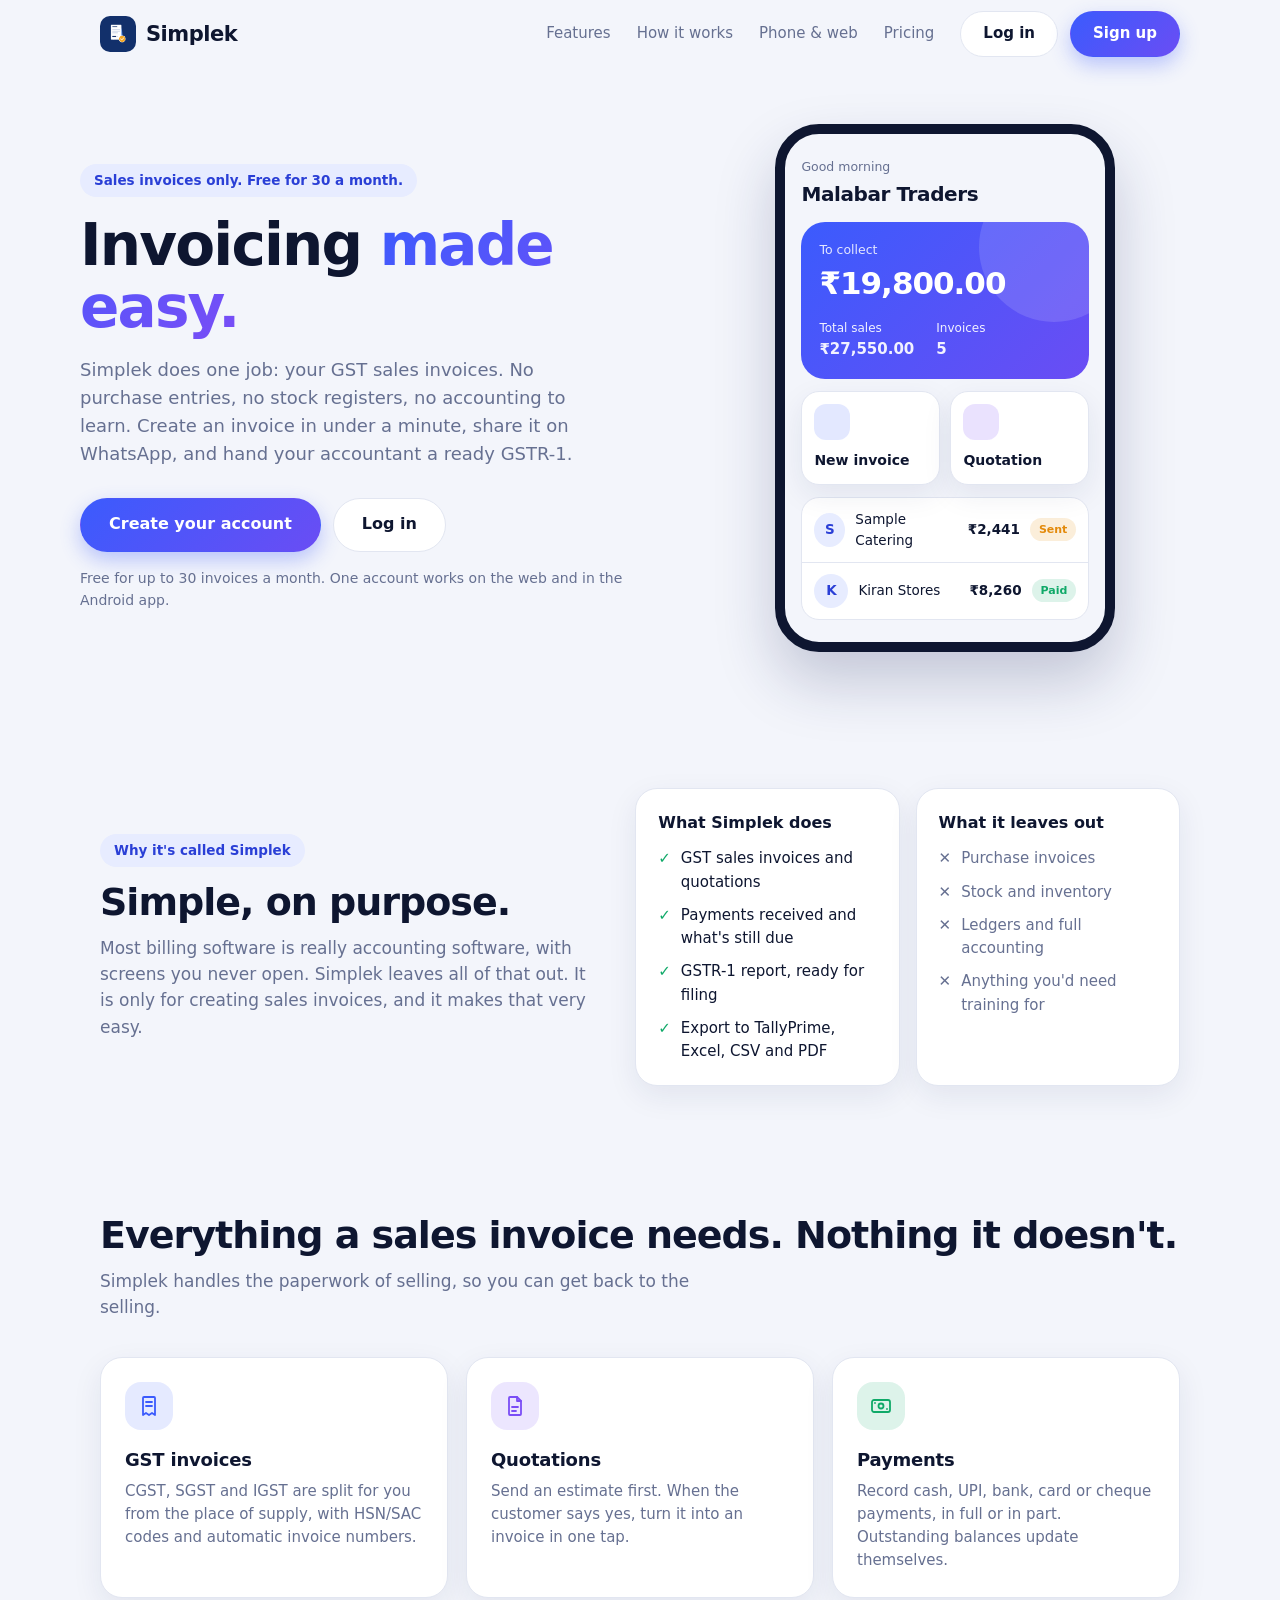
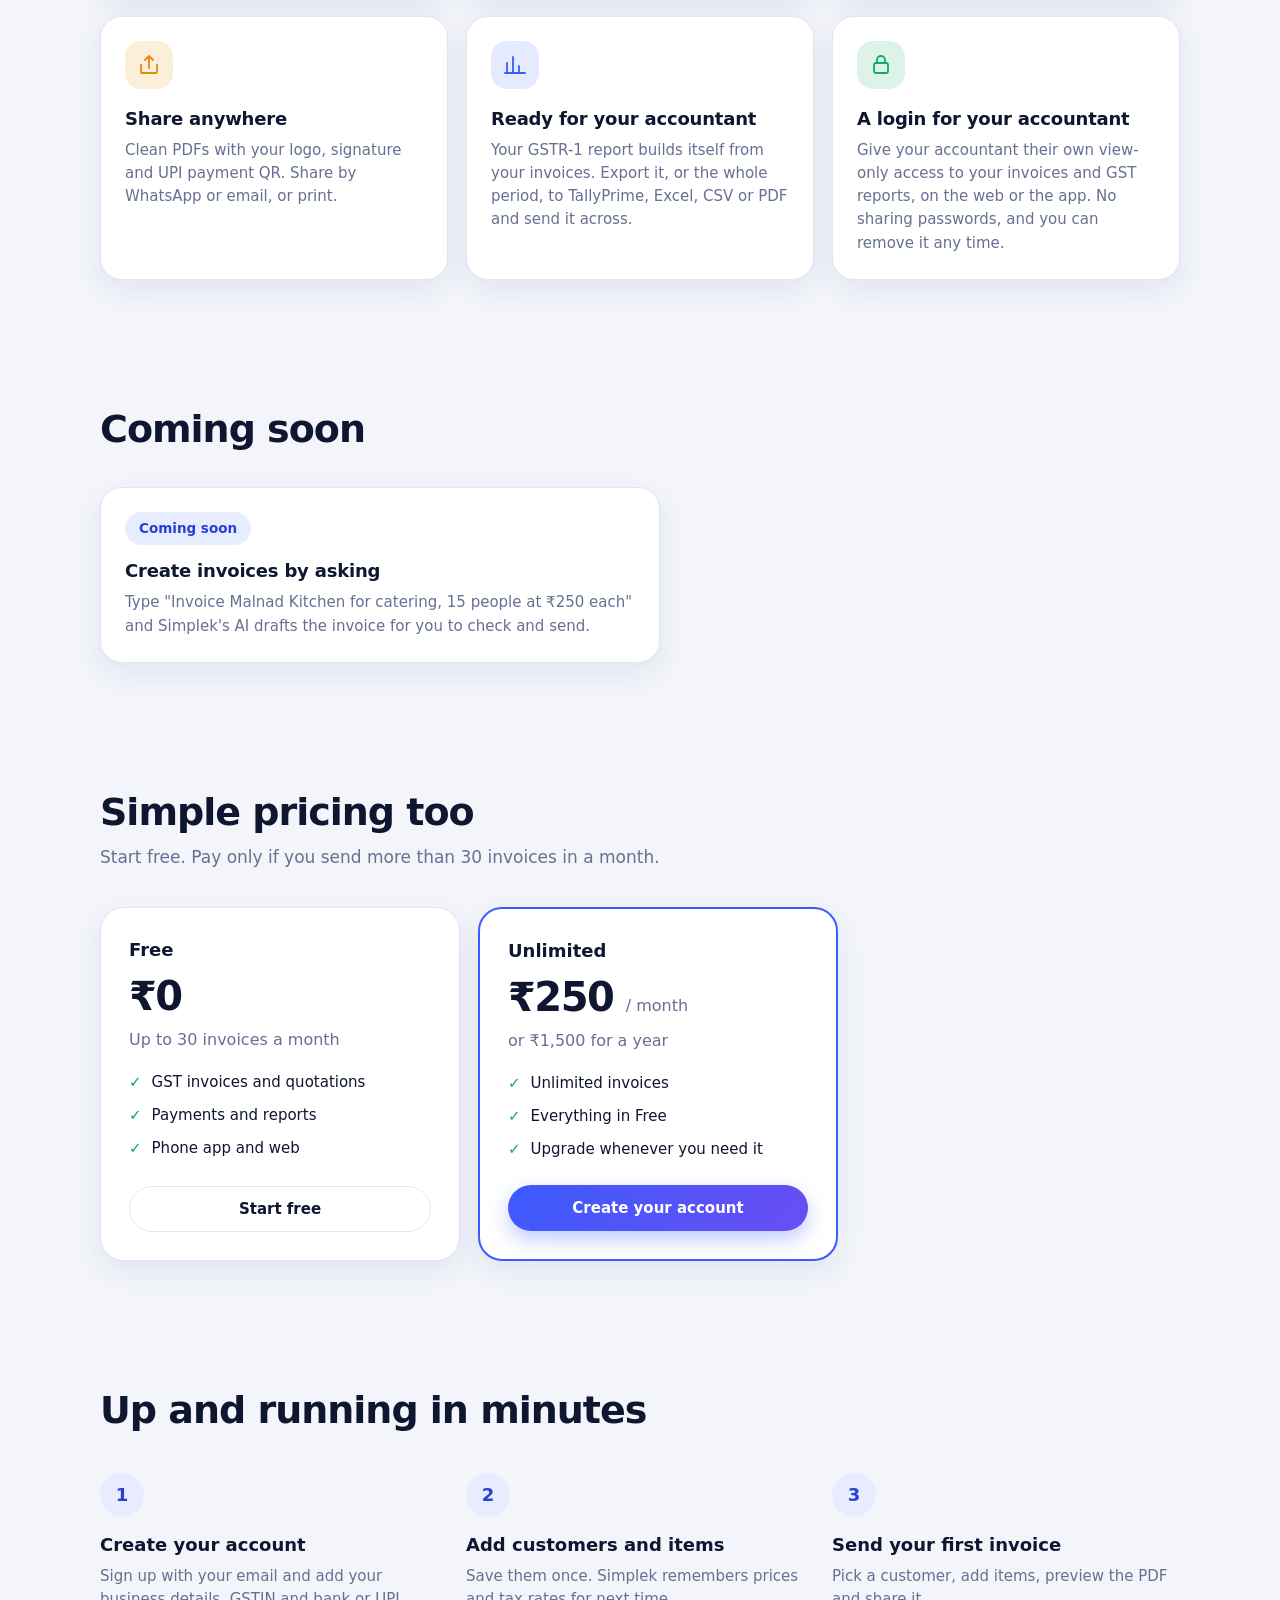
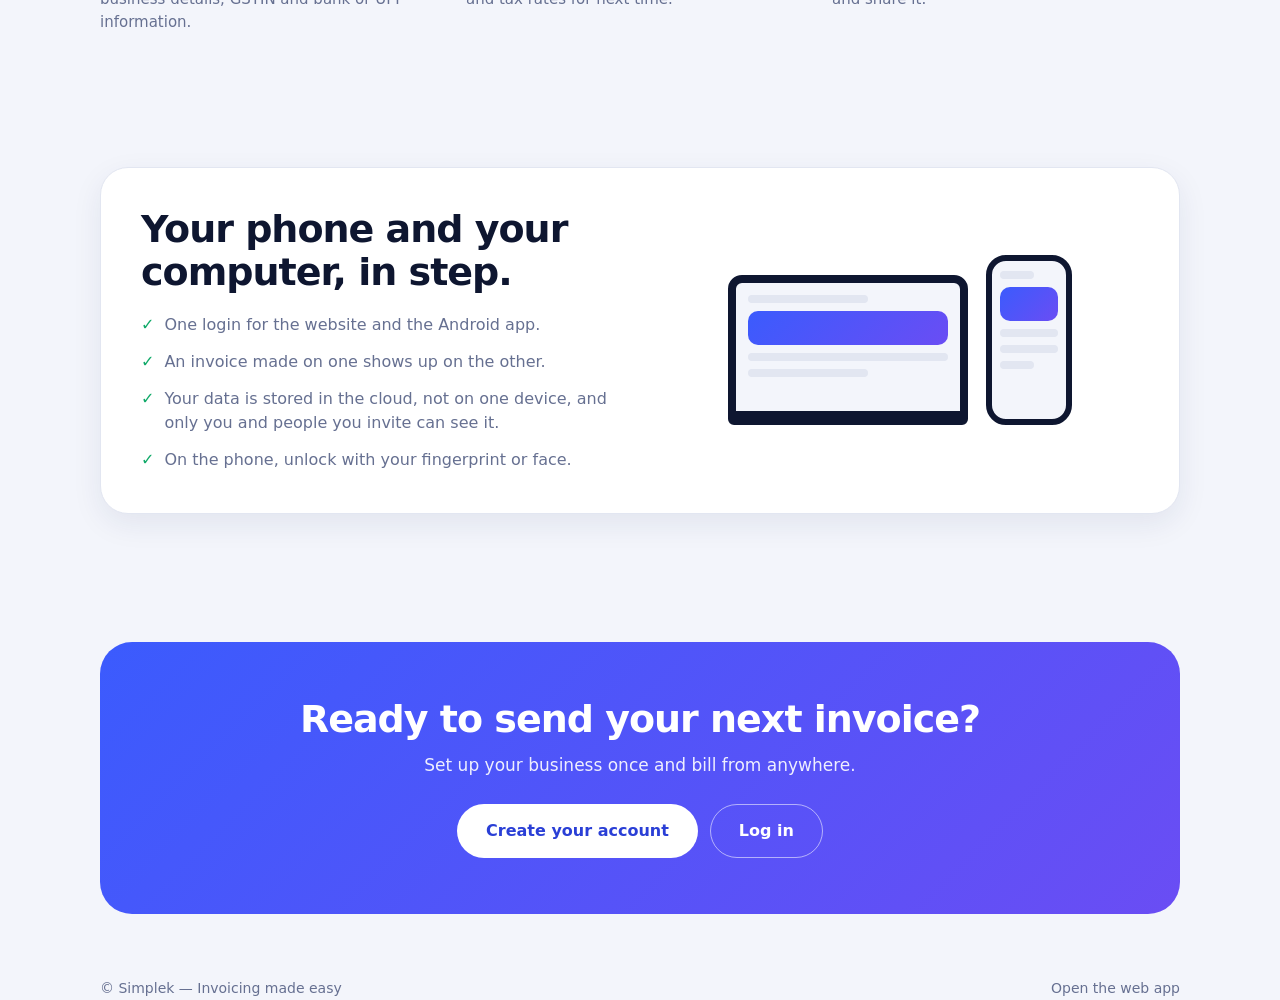
==== website/index.html @ 84b16b93 "Redesign app, add web app, website, accountant access and biometric unlock - New visual design and a" ====
<!DOCTYPE html>
<html lang="en">
<head>
  <meta charset="UTF-8">
  <meta name="viewport" content="width=device-width, initial-scale=1">
  <title>Simplek — Invoicing made easy</title>
  <meta name="description" content="Simplek is GST billing for Indian small businesses: invoices, quotations, payments and reports, on your phone and on the web.">
  <meta name="theme-color" content="#3B5BFD">
  <link rel="icon" type="image/png" href="icon.png">
  <style>
    :root {
      --bg: #F3F5FB; --surface: #FFFFFF; --ink: #0E1630; --muted: #667091;
      --line: #E2E6F1; --brand: #3B5BFD; --brand-deep: #2A3FD6; --violet: #6A4DF4;
      --tint: #E7ECFF; --green: #0FA968; --amber: #E38A0B;
      --shadow: 0 10px 30px rgba(27, 37, 89, .08);
    }
    @media (prefers-color-scheme: dark) {
      :root {
        --bg: #0B1020; --surface: #151B2E; --ink: #EEF1FB; --muted: #9AA3C0;
        --line: #262F4A; --brand: #8EA2FF; --brand-deep: #B4C1FF; --tint: #243063;
        --shadow: none;
      }
    }
    * { box-sizing: border-box; margin: 0; }
    html { scroll-behavior: smooth; }
    body {
      font-family: "Segoe UI", Roboto, system-ui, -apple-system, "Helvetica Neue", Arial, sans-serif;
      background: var(--bg); color: var(--ink); line-height: 1.55;
      -webkit-font-smoothing: antialiased;
    }
    a { color: inherit; text-decoration: none; }
    .wrap { max-width: 1120px; margin: 0 auto; padding: 0 20px; }

    header { position: sticky; top: 0; z-index: 10; background: color-mix(in srgb, var(--bg) 88%, transparent); backdrop-filter: blur(12px); }
    nav { display: flex; align-items: center; gap: 12px; height: 68px; }
    .logo { display: flex; align-items: center; gap: 10px; font-weight: 800; font-size: 21px; letter-spacing: -.5px; margin-right: auto; }
    .logo img { width: 36px; height: 36px; border-radius: 10px; }
    .links { display: flex; gap: 26px; margin-right: 14px; color: var(--muted); font-weight: 500; font-size: 15px; }
    .links a:hover { color: var(--ink); }
    .btn { display: inline-flex; align-items: center; justify-content: center; min-height: 46px; padding: 0 22px; border-radius: 999px; font-weight: 600; font-size: 15px; border: 1.5px solid transparent; white-space: nowrap; transition: transform .15s ease, box-shadow .15s ease; }
    .btn:hover { transform: translateY(-1px); }
    .btn-primary { background: linear-gradient(135deg, #3B5BFD, #6A4DF4); color: #fff; box-shadow: 0 8px 20px rgba(59, 91, 253, .32); }
    .btn-ghost { border-color: var(--line); background: var(--surface); }
    .btn-lg { min-height: 54px; padding: 0 28px; font-size: 16px; }

    .hero { display: grid; grid-template-columns: 1.05fr .95fr; gap: 48px; align-items: center; padding: 56px 0 72px; }
    .pill { display: inline-block; background: var(--tint); color: var(--brand-deep); font-weight: 600; font-size: 13.5px; padding: 6px 14px; border-radius: 999px; }
    h1 { font-size: clamp(36px, 5.4vw, 58px); line-height: 1.06; letter-spacing: -1.8px; font-weight: 800; margin: 18px 0 18px; }
    h1 span { background: linear-gradient(135deg, #3B5BFD, #7A4DF6); -webkit-background-clip: text; background-clip: text; color: transparent; }
    .lead { font-size: 18px; color: var(--muted); max-width: 520px; }
    .cta { display: flex; flex-wrap: wrap; gap: 12px; margin-top: 30px; }
    .note { margin-top: 16px; font-size: 14px; color: var(--muted); }

    /* Phone preview drawn in CSS, mirroring the app's home screen. */
    .phone { justify-self: center; width: min(340px, 100%); background: var(--bg); border: 10px solid #0E1630; border-radius: 44px; padding: 20px 16px 22px; box-shadow: 0 30px 60px rgba(27, 37, 89, .22); }
    .phone small { color: var(--muted); font-size: 12.5px; }
    .phone h4 { font-size: 20px; letter-spacing: -.4px; margin-bottom: 12px; }
    .card-hero { background: linear-gradient(135deg, #3B5BFD, #6A4DF4); color: #fff; border-radius: 24px; padding: 18px; position: relative; overflow: hidden; }
    .card-hero::after { content: ""; position: absolute; right: -40px; top: -50px; width: 150px; height: 150px; border-radius: 50%; background: rgba(255, 255, 255, .13); }
    .card-hero .amount { font-size: 31px; font-weight: 800; letter-spacing: -1px; }
    .card-hero .row { display: flex; gap: 22px; margin-top: 12px; font-size: 12px; opacity: .92; }
    .card-hero .row b { display: block; font-size: 15px; }
    .tiles { display: grid; grid-template-columns: 1fr 1fr; gap: 10px; margin-top: 12px; }
    .tile { background: var(--surface); border-radius: 18px; padding: 12px; box-shadow: var(--shadow); border: 1px solid var(--line); font-weight: 600; font-size: 14px; }
    .dot { width: 36px; height: 36px; border-radius: 12px; margin-bottom: 10px; }
    .list { background: var(--surface); border-radius: 18px; margin-top: 12px; border: 1px solid var(--line); }
    .list div { display: flex; align-items: center; gap: 10px; padding: 11px 12px; font-size: 13.5px; }
    .list div + div { border-top: 1px solid var(--line); }
    .list i { width: 34px; height: 34px; border-radius: 50%; background: var(--tint); color: var(--brand-deep); display: grid; place-items: center; font-style: normal; font-weight: 700; }
    .list span { margin-left: auto; font-weight: 700; }
    .badge { font-size: 11px; font-weight: 700; padding: 3px 9px; border-radius: 999px; }
    .paid { background: rgba(15, 169, 104, .14); color: var(--green); }
    .due { background: rgba(227, 138, 11, .15); color: var(--amber); }

    section { padding: 64px 0; }
    h2 { font-size: clamp(28px, 3.6vw, 38px); letter-spacing: -1px; line-height: 1.15; font-weight: 800; }
    .sub { color: var(--muted); font-size: 17px; max-width: 600px; margin-top: 10px; }
    .grid { display: grid; grid-template-columns: repeat(3, 1fr); gap: 18px; margin-top: 36px; }
    .feature { background: var(--surface); border: 1px solid var(--line); border-radius: 22px; padding: 24px; box-shadow: var(--shadow); }
    .feature .ico { width: 48px; height: 48px; border-radius: 16px; display: grid; place-items: center; margin-bottom: 16px; }
    .feature svg { width: 24px; height: 24px; fill: none; stroke: currentColor; stroke-width: 1.8; stroke-linecap: round; stroke-linejoin: round; }
    .feature h3 { font-size: 18px; letter-spacing: -.2px; margin-bottom: 6px; }
    .feature p { color: var(--muted); font-size: 15px; }

    .steps { display: grid; grid-template-columns: repeat(3, 1fr); gap: 18px; margin-top: 36px; counter-reset: step; }
    .step { padding: 4px 4px 4px 0; }
    .step::before { counter-increment: step; content: counter(step); display: grid; place-items: center; width: 44px; height: 44px; border-radius: 50%; background: var(--tint); color: var(--brand-deep); font-weight: 800; font-size: 18px; margin-bottom: 14px; }
    .step h3 { font-size: 18px; margin-bottom: 6px; }
    .step p { color: var(--muted); font-size: 15px; }

    .sync { display: grid; grid-template-columns: 1fr 1fr; gap: 40px; align-items: center; background: var(--surface); border: 1px solid var(--line); border-radius: 28px; padding: 40px; box-shadow: var(--shadow); }
    .sync ul { list-style: none; padding: 0; margin-top: 18px; display: grid; gap: 12px; }
    .sync li { display: flex; gap: 10px; color: var(--muted); }
    .sync li::before { content: "✓"; color: var(--green); font-weight: 800; }
    .devices { display: flex; align-items: flex-end; justify-content: center; gap: 18px; }
    .laptop { width: 240px; height: 150px; border: 8px solid #0E1630; border-bottom-width: 14px; border-radius: 14px 14px 6px 6px; background: var(--bg); padding: 12px; }
    .mini-phone { width: 86px; height: 170px; border: 6px solid #0E1630; border-radius: 20px; background: var(--bg); padding: 10px 8px; }
    .bar { height: 8px; border-radius: 4px; background: var(--line); margin-bottom: 8px; }
    .bar.b { background: linear-gradient(135deg, #3B5BFD, #6A4DF4); height: 34px; border-radius: 10px; }
    .bar.s { width: 60%; }

    .only { display: grid; grid-template-columns: 1fr 1.1fr; gap: 40px; align-items: center; }
    .cols { display: grid; grid-template-columns: 1fr 1fr; gap: 16px; }
    .col { background: var(--surface); border: 1px solid var(--line); border-radius: 22px; padding: 22px; box-shadow: var(--shadow); }
    .col h3 { font-size: 16px; margin-bottom: 12px; }
    .col ul, .plan ul { list-style: none; padding: 0; display: grid; gap: 10px; font-size: 15px; }
    .col li, .plan li { display: flex; gap: 10px; }
    .yes li::before, .plan li::before { content: "✓"; color: var(--green); font-weight: 800; }
    .no li { color: var(--muted); }
    .no li::before { content: "✕"; color: var(--muted); font-weight: 700; }
    .plans { display: grid; grid-template-columns: repeat(2, minmax(0, 360px)); gap: 18px; margin-top: 36px; }
    .plan { background: var(--surface); border: 1px solid var(--line); border-radius: 24px; padding: 28px; box-shadow: var(--shadow); display: flex; flex-direction: column; gap: 10px; }
    .plan.best { border: 2px solid var(--brand); }
    .plan h3 { font-size: 18px; }
    .plan .price { font-size: 40px; font-weight: 800; letter-spacing: -1.5px; line-height: 1.1; }
    .plan .price small { font-size: 16px; font-weight: 500; color: var(--muted); letter-spacing: 0; }
    .plan p { color: var(--muted); }
    .plan ul { margin: 8px 0 14px; }
    .plan .btn { margin-top: auto; }
    @media (max-width: 860px) { .only, .plans { grid-template-columns: 1fr; } }
    @media (max-width: 480px) { .cols, #soon .grid { grid-template-columns: 1fr !important; } }

    .final { text-align: center; background: linear-gradient(135deg, #3B5BFD, #6A4DF4); color: #fff; border-radius: 32px; padding: 56px 24px; }
    .final p { opacity: .9; font-size: 17px; margin: 10px auto 26px; max-width: 480px; }
    .final .btn { background: #fff; color: #2A3FD6; }
    .final .btn-alt { background: transparent; color: #fff; border-color: rgba(255, 255, 255, .55); }

    footer { padding: 36px 0 48px; color: var(--muted); font-size: 14px; display: flex; flex-wrap: wrap; gap: 12px; justify-content: space-between; }

    @media (max-width: 860px) {
      .hero, .sync { grid-template-columns: 1fr; }
      .hero { padding-top: 32px; gap: 36px; }
      .grid, .steps { grid-template-columns: 1fr; }
      .links { display: none; }
      .sync { padding: 28px 22px; }
    }
    @media (max-width: 420px) {
      .btn { padding: 0 16px; }
      nav .btn-ghost { display: none; }
    }
  </style>
</head>
<body>
  <header>
    <nav class="wrap">
      <a class="logo" href="#top"><img src="icon.png" alt="">Simplek</a>
      <div class="links">
        <a href="#features">Features</a>
        <a href="#how">How it works</a>
        <a href="#everywhere">Phone &amp; web</a>
        <a href="#pricing">Pricing</a>
      </div>
      <a class="btn btn-ghost" href="app/">Log in</a>
      <a class="btn btn-primary" href="app/?signup=1">Sign up</a>
    </nav>
  </header>

  <main id="top">
    <div class="wrap hero">
      <div>
        <span class="pill">Sales invoices only. Free for 30 a month.</span>
        <h1>Invoicing <span>made easy.</span></h1>
        <p class="lead">Simplek does one job: your GST sales invoices. No purchase entries, no stock registers, no accounting to learn. Create an invoice in under a minute, share it on WhatsApp, and hand your accountant a ready GSTR-1.</p>
        <div class="cta">
          <a class="btn btn-primary btn-lg" href="app/?signup=1">Create your account</a>
          <a class="btn btn-ghost btn-lg" href="app/">Log in</a>
        </div>
        <p class="note">Free for up to 30 invoices a month. One account works on the web and in the Android app.</p>
      </div>

      <div class="phone" aria-hidden="true">
        <small>Good morning</small>
        <h4>Malabar Traders</h4>
        <div class="card-hero">
          <div style="font-size:12.5px;opacity:.85">To collect</div>
          <div class="amount">₹19,800.00</div>
          <div class="row"><div>Total sales<b>₹27,550.00</b></div><div>Invoices<b>5</b></div></div>
        </div>
        <div class="tiles">
          <div class="tile"><div class="dot" style="background:rgba(59,91,253,.14)"></div>New invoice</div>
          <div class="tile"><div class="dot" style="background:rgba(122,77,246,.16)"></div>Quotation</div>
        </div>
        <div class="list">
          <div><i>S</i>Sample Catering<span>₹2,441</span><b class="badge due">Sent</b></div>
          <div><i>K</i>Kiran Stores<span>₹8,260</span><b class="badge paid">Paid</b></div>
        </div>
      </div>
    </div>

    <section id="why">
      <div class="wrap">
        <div class="only">
          <div>
            <span class="pill">Why it's called Simplek</span>
            <h2 style="margin-top:14px">Simple, on purpose.</h2>
            <p class="sub">Most billing software is really accounting software, with screens you never open. Simplek leaves all of that out. It is only for creating sales invoices, and it makes that very easy.</p>
          </div>
          <div class="cols">
            <div class="col yes">
              <h3>What Simplek does</h3>
              <ul>
                <li>GST sales invoices and quotations</li>
                <li>Payments received and what's still due</li>
                <li>GSTR-1 report, ready for filing</li>
                <li>Export to TallyPrime, Excel, CSV and PDF</li>
              </ul>
            </div>
            <div class="col no">
              <h3>What it leaves out</h3>
              <ul>
                <li>Purchase invoices</li>
                <li>Stock and inventory</li>
                <li>Ledgers and full accounting</li>
                <li>Anything you'd need training for</li>
              </ul>
            </div>
          </div>
        </div>
      </div>
    </section>

    <section id="features">
      <div class="wrap">
        <h2>Everything a sales invoice needs. Nothing it doesn't.</h2>
        <p class="sub">Simplek handles the paperwork of selling, so you can get back to the selling.</p>
        <div class="grid">
          <div class="feature">
            <div class="ico" style="background:rgba(59,91,253,.13);color:#3B5BFD"><svg viewBox="0 0 24 24"><path d="M7 3h10a1 1 0 0 1 1 1v17l-3-2-3 2-3-2-3 2V4a1 1 0 0 1 1-1z"/><path d="M9 8h6M9 12h6"/></svg></div>
            <h3>GST invoices</h3>
            <p>CGST, SGST and IGST are split for you from the place of supply, with HSN/SAC codes and automatic invoice numbers.</p>
          </div>
          <div class="feature">
            <div class="ico" style="background:rgba(122,77,246,.14);color:#7A4DF6"><svg viewBox="0 0 24 24"><path d="M14 3H7a1 1 0 0 0-1 1v16a1 1 0 0 0 1 1h10a1 1 0 0 0 1-1V7z"/><path d="M14 3v4h4M9 13h6M9 17h4"/></svg></div>
            <h3>Quotations</h3>
            <p>Send an estimate first. When the customer says yes, turn it into an invoice in one tap.</p>
          </div>
          <div class="feature">
            <div class="ico" style="background:rgba(15,169,104,.14);color:#0FA968"><svg viewBox="0 0 24 24"><rect x="3" y="6" width="18" height="12" rx="2"/><circle cx="12" cy="12" r="2.5"/><path d="M6 9v.01M18 15v.01"/></svg></div>
            <h3>Payments</h3>
            <p>Record cash, UPI, bank, card or cheque payments, in full or in part. Outstanding balances update themselves.</p>
          </div>
          <div class="feature">
            <div class="ico" style="background:rgba(227,138,11,.15);color:#E38A0B"><svg viewBox="0 0 24 24"><path d="M4 12v7a1 1 0 0 0 1 1h14a1 1 0 0 0 1-1v-7"/><path d="M12 3v12M8 7l4-4 4 4"/></svg></div>
            <h3>Share anywhere</h3>
            <p>Clean PDFs with your logo, signature and UPI payment QR. Share by WhatsApp or email, or print.</p>
          </div>
          <div class="feature">
            <div class="ico" style="background:rgba(59,91,253,.13);color:#3B5BFD"><svg viewBox="0 0 24 24"><path d="M4 20V10M10 20V4M16 20v-7M22 20H2"/></svg></div>
            <h3>Ready for your accountant</h3>
            <p>Your GSTR-1 report builds itself from your invoices. Export it, or the whole period, to TallyPrime, Excel, CSV or PDF and send it across.</p>
          </div>
          <div class="feature">
            <div class="ico" style="background:rgba(15,169,104,.14);color:#0FA968"><svg viewBox="0 0 24 24"><rect x="5" y="10" width="14" height="10" rx="2"/><path d="M8 10V7a4 4 0 0 1 8 0v3"/></svg></div>
            <h3>A login for your accountant</h3>
            <p>Give your accountant their own view-only access to your invoices and GST reports, on the web or the app. No sharing passwords, and you can remove it any time.</p>
          </div>
        </div>
      </div>
    </section>

    <section id="soon">
      <div class="wrap">
        <h2>Coming soon</h2>
        <div class="grid" style="grid-template-columns:minmax(0,560px)">
          <div class="feature">
            <span class="pill">Coming soon</span>
            <h3 style="margin-top:12px">Create invoices by asking</h3>
            <p>Type "Invoice Malnad Kitchen for catering, 15 people at ₹250 each" and Simplek's AI drafts the invoice for you to check and send.</p>
          </div>
        </div>
      </div>
    </section>

    <section id="pricing">
      <div class="wrap">
        <h2>Simple pricing too</h2>
        <p class="sub">Start free. Pay only if you send more than 30 invoices in a month.</p>
        <div class="plans">
          <div class="plan">
            <h3>Free</h3>
            <div class="price">₹0</div>
            <p>Up to 30 invoices a month</p>
            <ul>
              <li>GST invoices and quotations</li>
              <li>Payments and reports</li>
              <li>Phone app and web</li>
            </ul>
            <a class="btn btn-ghost" href="app/?signup=1">Start free</a>
          </div>
          <div class="plan best">
            <h3>Unlimited</h3>
            <div class="price">₹250 <small>/ month</small></div>
            <p>or ₹1,500 for a year</p>
            <ul>
              <li>Unlimited invoices</li>
              <li>Everything in Free</li>
              <li>Upgrade whenever you need it</li>
            </ul>
            <a class="btn btn-primary" href="app/?signup=1">Create your account</a>
          </div>
        </div>
      </div>
    </section>

    <section id="how">
      <div class="wrap">
        <h2>Up and running in minutes</h2>
        <div class="steps">
          <div class="step"><h3>Create your account</h3><p>Sign up with your email and add your business details, GSTIN and bank or UPI information.</p></div>
          <div class="step"><h3>Add customers and items</h3><p>Save them once. Simplek remembers prices and tax rates for next time.</p></div>
          <div class="step"><h3>Send your first invoice</h3><p>Pick a customer, add items, preview the PDF and share it.</p></div>
        </div>
      </div>
    </section>

    <section id="everywhere">
      <div class="wrap">
        <div class="sync">
          <div>
            <h2>Your phone and your computer, in step.</h2>
            <ul>
              <li>One login for the website and the Android app.</li>
              <li>An invoice made on one shows up on the other.</li>
              <li>Your data is stored in the cloud, not on one device, and only you and people you invite can see it.</li>
              <li>On the phone, unlock with your fingerprint or face.</li>
            </ul>
          </div>
          <div class="devices" aria-hidden="true">
            <div class="laptop"><div class="bar s"></div><div class="bar b"></div><div class="bar"></div><div class="bar s"></div></div>
            <div class="mini-phone"><div class="bar s"></div><div class="bar b"></div><div class="bar"></div><div class="bar"></div><div class="bar s"></div></div>
          </div>
        </div>
      </div>
    </section>

    <section>
      <div class="wrap">
        <div class="final">
          <h2>Ready to send your next invoice?</h2>
          <p>Set up your business once and bill from anywhere.</p>
          <div class="cta" style="justify-content:center;margin-top:0">
            <a class="btn btn-lg" href="app/?signup=1">Create your account</a>
            <a class="btn btn-lg btn-alt" href="app/">Log in</a>
          </div>
        </div>
      </div>
    </section>
  </main>

  <footer class="wrap">
    <span>© Simplek — Invoicing made easy</span>
    <span><a href="app/">Open the web app</a></span>
  </footer>
</body>
</html>
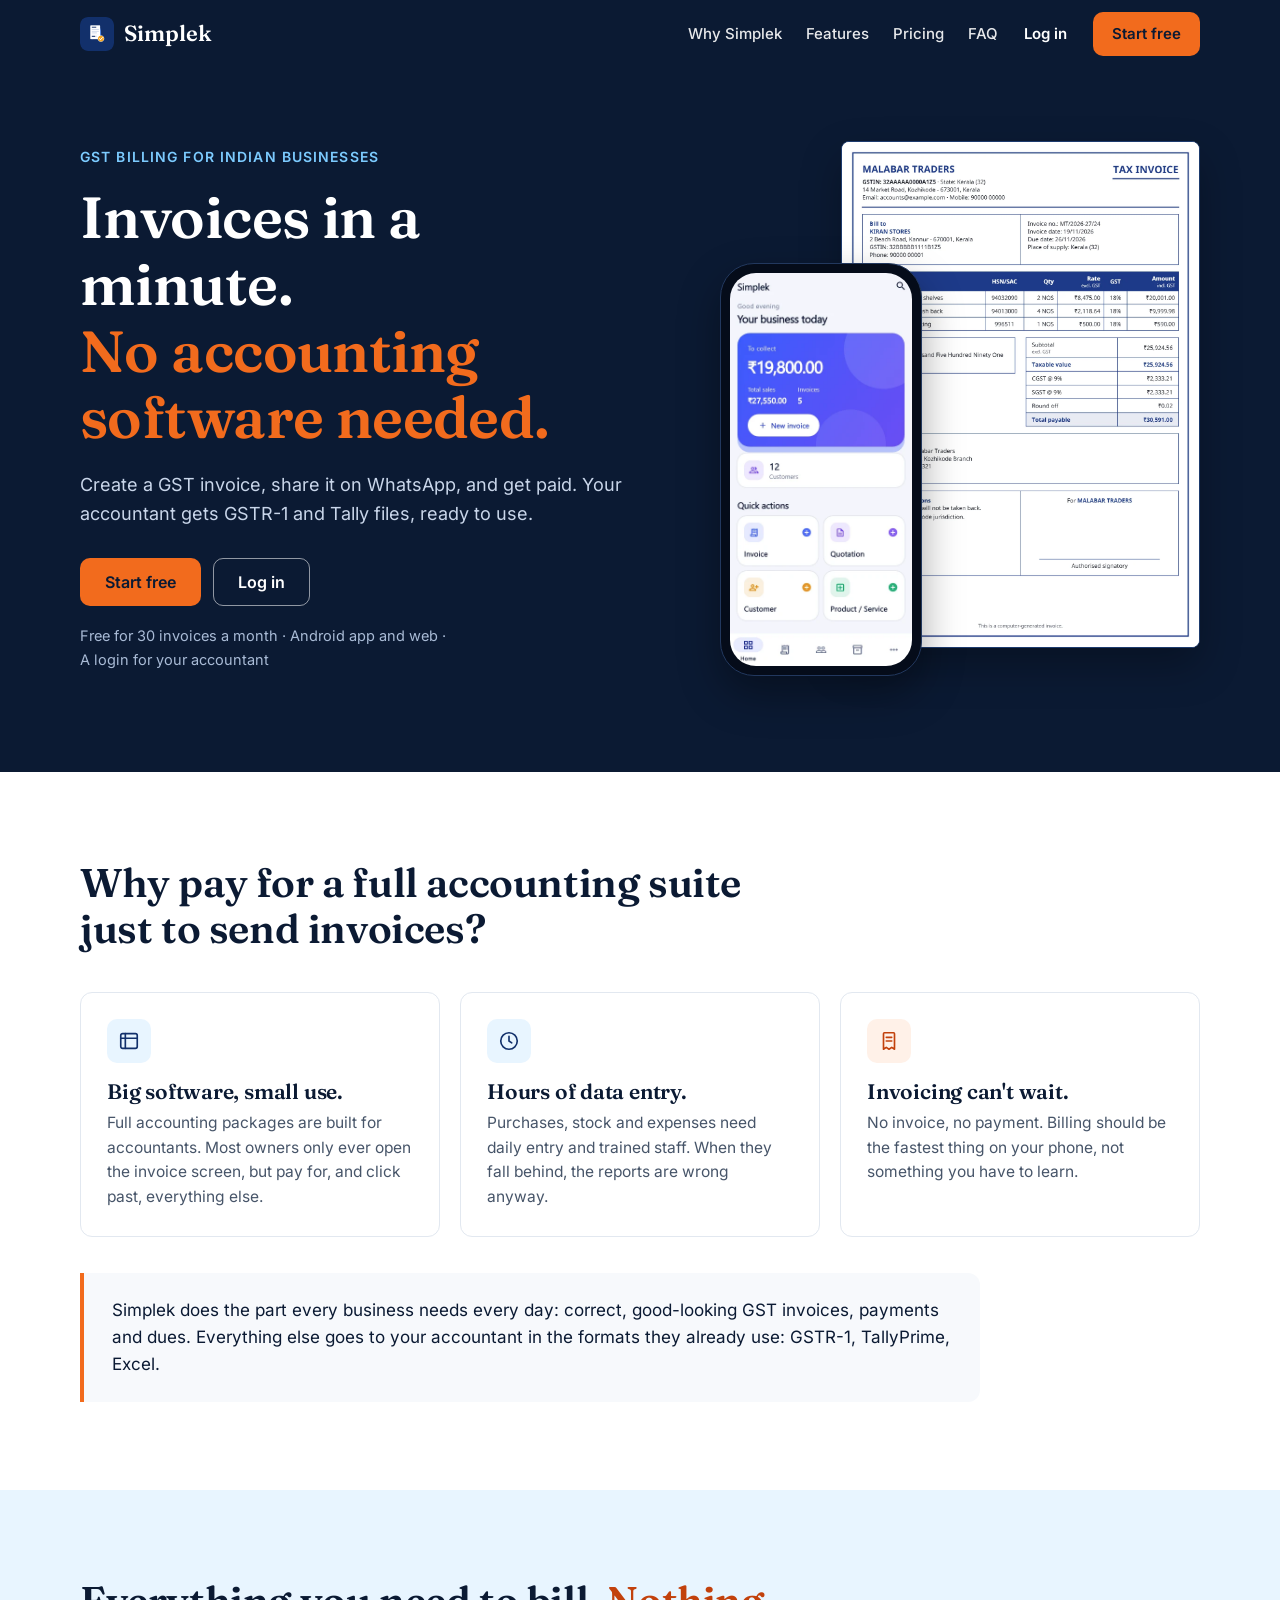
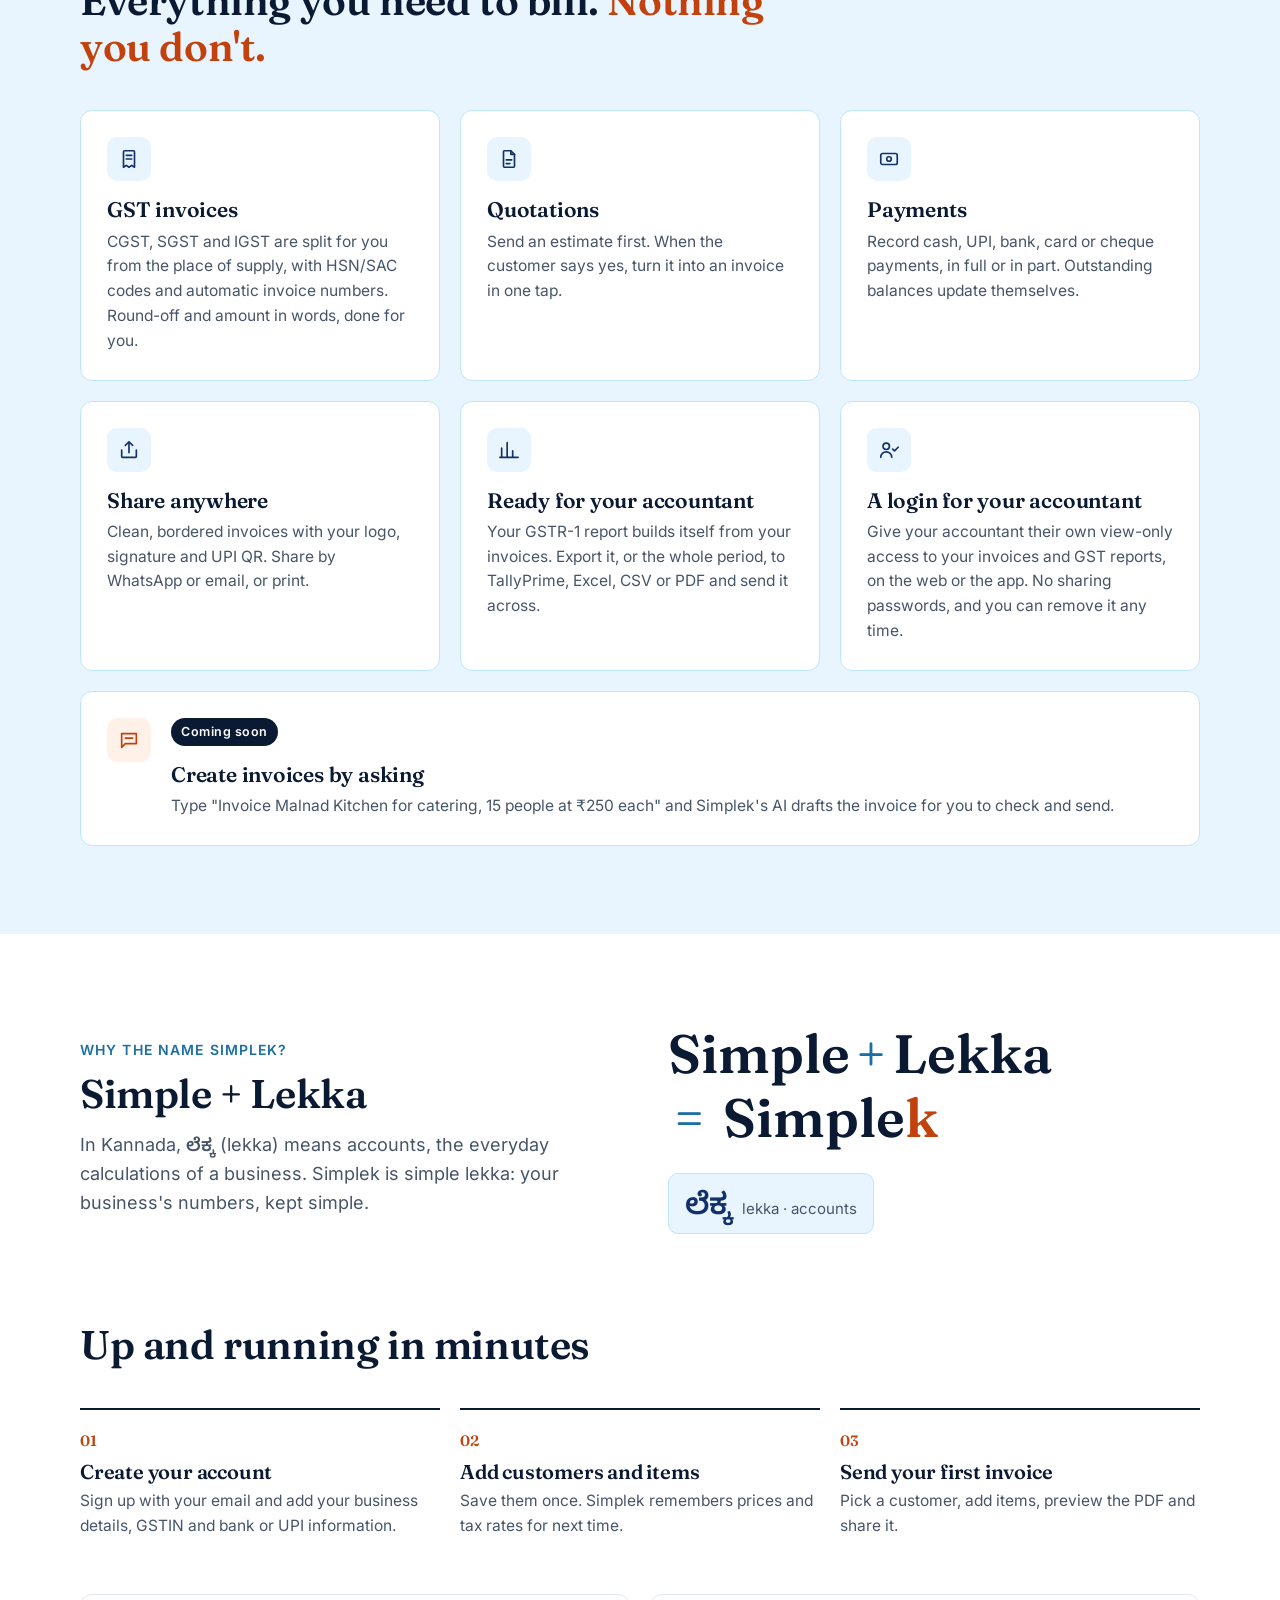
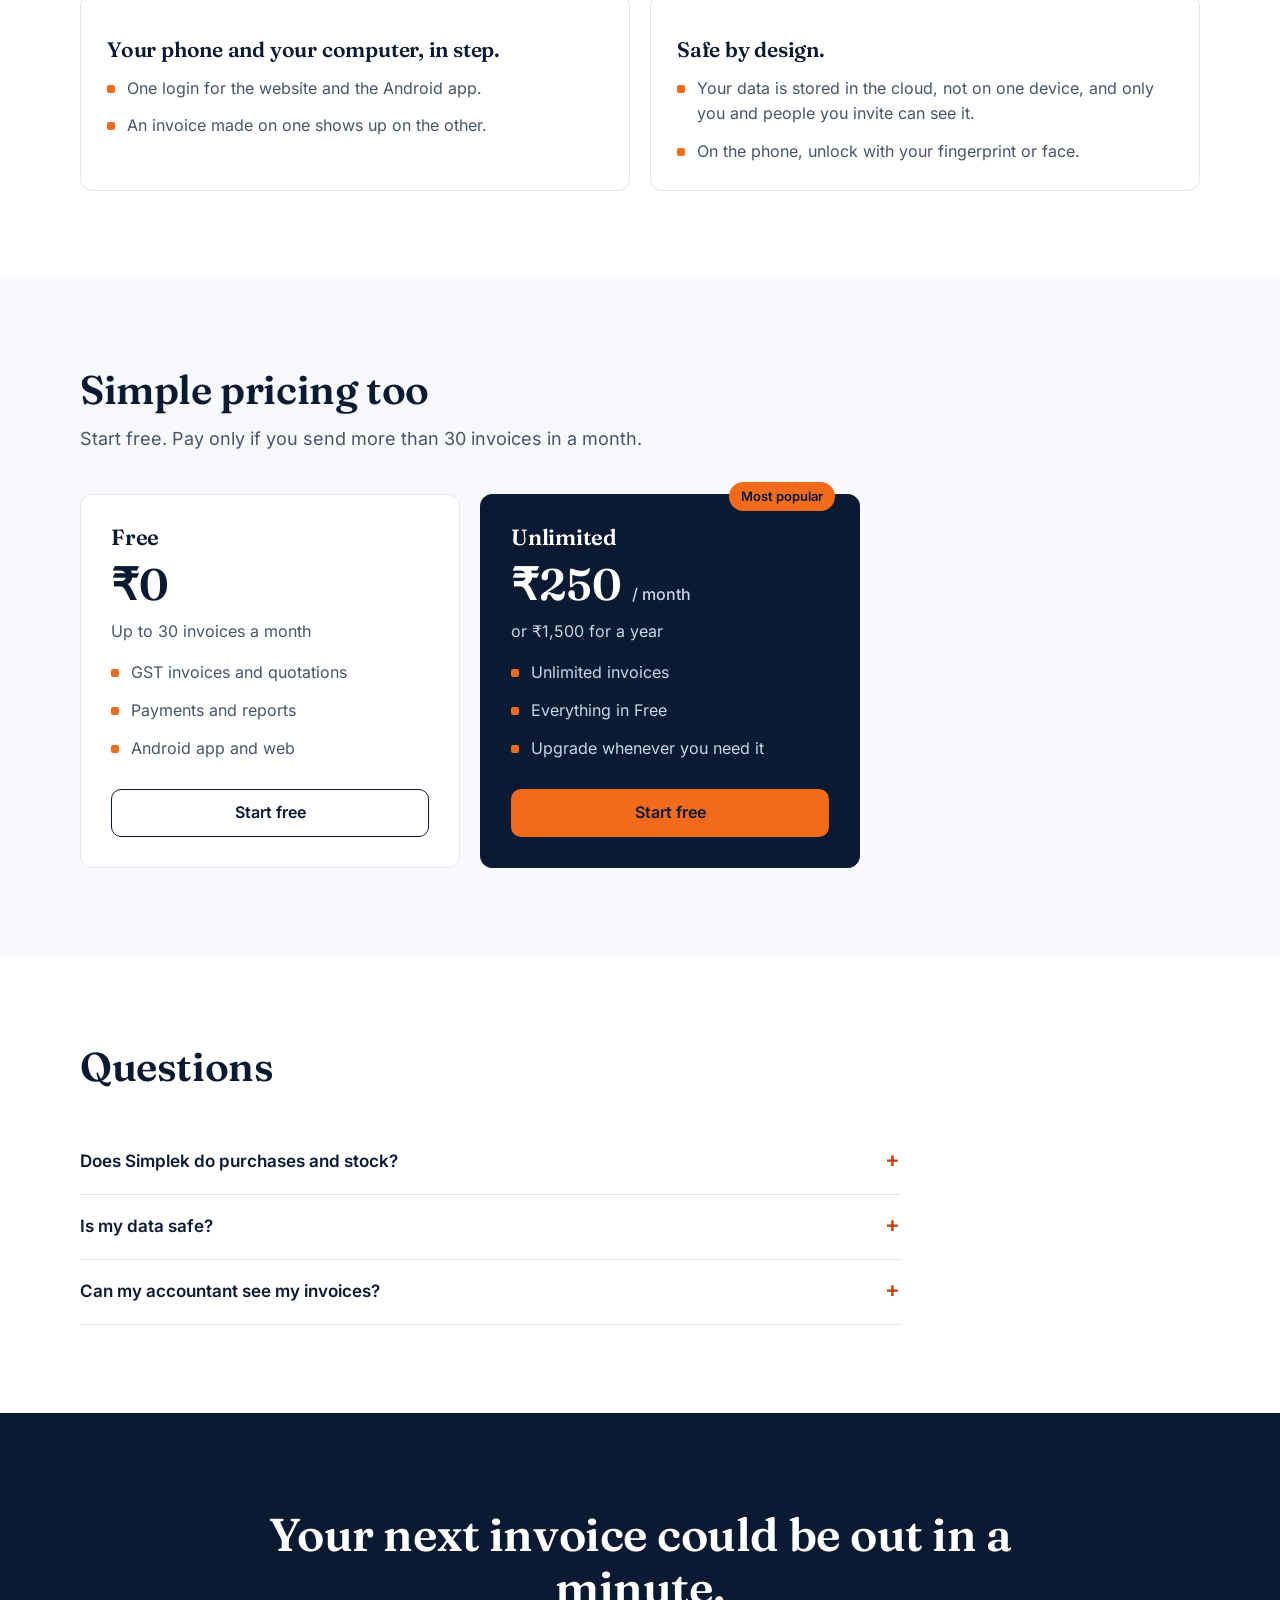
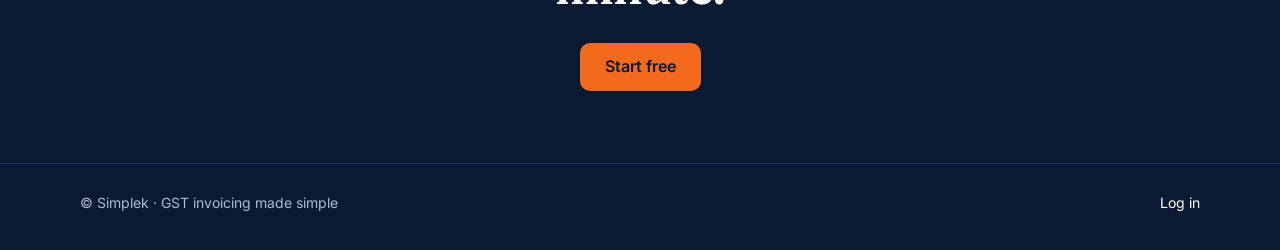
==== commit ba499a11: "Redesign the website: new copy, navy/orange/sky palette, real product shots - Drop the sales-invoice" ====
--- a/website/index.html
+++ b/website/index.html
@@ -3,353 +3,439 @@
 <head>
   <meta charset="UTF-8">
   <meta name="viewport" content="width=device-width, initial-scale=1">
-  <title>Simplek — Invoicing made easy</title>
-  <meta name="description" content="Simplek is GST billing for Indian small businesses: invoices, quotations, payments and reports, on your phone and on the web.">
-  <meta name="theme-color" content="#3B5BFD">
+  <title>Simplek: GST invoicing made simple</title>
+  <meta name="description" content="Create GST invoices in a minute, share them on WhatsApp and get paid. Free for 30 invoices a month. Android app and web.">
+  <meta name="theme-color" content="#0B1A33">
   <link rel="icon" type="image/png" href="icon.png">
+  <link rel="preload" href="fonts/inter-latin-400-normal.woff2" as="font" type="font/woff2" crossorigin>
+  <link rel="preload" href="fonts/fraunces-latin-600-normal.woff2" as="font" type="font/woff2" crossorigin>
   <style>
+    @font-face { font-family: "Inter"; font-weight: 400; font-style: normal; font-display: swap; src: url("fonts/inter-latin-400-normal.woff2") format("woff2"); }
+    @font-face { font-family: "Inter"; font-weight: 500; font-style: normal; font-display: swap; src: url("fonts/inter-latin-500-normal.woff2") format("woff2"); }
+    @font-face { font-family: "Inter"; font-weight: 600; font-style: normal; font-display: swap; src: url("fonts/inter-latin-600-normal.woff2") format("woff2"); }
+    @font-face { font-family: "Fraunces"; font-weight: 500; font-style: normal; font-display: swap; src: url("fonts/fraunces-latin-500-normal.woff2") format("woff2"); }
+    @font-face { font-family: "Fraunces"; font-weight: 600; font-style: normal; font-display: swap; src: url("fonts/fraunces-latin-600-normal.woff2") format("woff2"); }
+    @font-face { font-family: "Noto Sans Kannada"; font-weight: 600; font-style: normal; font-display: swap; unicode-range: U+0C80-0CFF, U+200C-200D, U+25CC; src: url("fonts/noto-sans-kannada-kannada-600-normal.woff2") format("woff2"); }
+
     :root {
-      --bg: #F3F5FB; --surface: #FFFFFF; --ink: #0E1630; --muted: #667091;
-      --line: #E2E6F1; --brand: #3B5BFD; --brand-deep: #2A3FD6; --violet: #6A4DF4;
-      --tint: #E7ECFF; --green: #0FA968; --amber: #E38A0B;
-      --shadow: 0 10px 30px rgba(27, 37, 89, .08);
-    }
-    @media (prefers-color-scheme: dark) {
-      :root {
-        --bg: #0B1020; --surface: #151B2E; --ink: #EEF1FB; --muted: #9AA3C0;
-        --line: #262F4A; --brand: #8EA2FF; --brand-deep: #B4C1FF; --tint: #243063;
-        --shadow: none;
-      }
+      --navy: #0B1A33; --navy-2: #12306B;
+      --orange: #F26B1D; --orange-text: #C2410C;
+      --sky: #7CCBFF; --sky-tint: #E8F5FF; --sky-line: #BFE6FF; --sky-text: #1D6FA3;
+      --white: #FFFFFF; --mist: #F7F9FC; --slate: #475569; --line: #E2E8F0;
+      --serif: "Fraunces", Georgia, "Times New Roman", serif;
+      --sans: "Inter", "Segoe UI", Roboto, system-ui, -apple-system, Arial, sans-serif;
     }
     * { box-sizing: border-box; margin: 0; }
-    html { scroll-behavior: smooth; }
-    body {
-      font-family: "Segoe UI", Roboto, system-ui, -apple-system, "Helvetica Neue", Arial, sans-serif;
-      background: var(--bg); color: var(--ink); line-height: 1.55;
-      -webkit-font-smoothing: antialiased;
+    html { scroll-behavior: smooth; scroll-padding-top: 72px; }
+    body { font-family: var(--sans); font-size: 16px; line-height: 1.6; color: var(--navy); background: var(--white); -webkit-font-smoothing: antialiased; }
+    img { max-width: 100%; height: auto; display: block; }
+    a { color: inherit; text-decoration: none; }
+    .wrap { max-width: 1160px; margin: 0 auto; padding: 0 20px; }
+    h1, h2, h3 { font-family: var(--serif); font-weight: 600; letter-spacing: -0.01em; line-height: 1.15; }
+    h2 { font-size: clamp(28px, 3.4vw, 40px); }
+    .lead { font-size: 18px; color: var(--slate); max-width: 640px; }
+    .accent { color: var(--orange-text); }
+    section { padding: 88px 0; }
+    .section-head { max-width: 720px; margin-bottom: 40px; }
+    .section-head p { margin-top: 12px; }
+
+    /* Buttons */
+    .btn { display: inline-flex; align-items: center; justify-content: center; min-height: 48px; padding: 0 24px; border-radius: 10px; font-weight: 600; font-size: 16px; border: 1.5px solid transparent; white-space: nowrap; transition: background-color .15s ease, border-color .15s ease, color .15s ease; }
+    .btn-primary { background: var(--orange); color: var(--navy); }
+    .btn-primary:hover { background: #E45F12; }
+    .btn-outline { border-color: rgba(255, 255, 255, .55); color: var(--white); }
+    .btn-outline:hover { border-color: var(--white); background: rgba(255, 255, 255, .06); }
+    .btn-outline-dark { border-color: var(--navy); color: var(--navy); }
+    .btn-outline-dark:hover { background: var(--mist); }
+    .btn:focus-visible, a:focus-visible, summary:focus-visible { outline: 3px solid var(--sky); outline-offset: 3px; }
+
+    /* Header */
+    header { position: sticky; top: 0; z-index: 20; background: var(--navy); color: var(--white); border-bottom: 1px solid transparent; transition: background-color .2s ease, color .2s ease, border-color .2s ease; }
+    header.scrolled { background: var(--white); color: var(--navy); border-bottom-color: var(--line); }
+    nav { display: flex; align-items: center; gap: 22px; height: 68px; }
+    .brand { display: flex; align-items: center; gap: 10px; font-family: var(--serif); font-weight: 600; font-size: 22px; margin-right: auto; }
+    .brand img { width: 34px; height: 34px; border-radius: 8px; }
+    .menu { display: flex; gap: 24px; font-size: 15px; font-weight: 500; opacity: .9; }
+    .menu a:hover { color: var(--orange); }
+    header.scrolled .menu a:hover { color: var(--orange-text); }
+    .login { font-weight: 600; font-size: 15px; padding: 10px 4px; }
+    nav .btn { min-height: 44px; padding: 0 18px; font-size: 15px; }
+
+    /* Hero */
+    .hero { background: var(--navy); color: var(--white); padding: 72px 0 96px; overflow: hidden; }
+    .hero-grid { display: grid; grid-template-columns: 1.05fr .95fr; gap: 56px; align-items: center; }
+    .eyebrow { color: var(--sky); font-weight: 600; font-size: 14px; letter-spacing: .08em; text-transform: uppercase; }
+    .hero h1 { font-size: clamp(36px, 5.2vw, 58px); margin: 16px 0 20px; }
+    .hero h1 .second { display: block; color: var(--orange); }
+    .hero .lead { color: #C9D6EA; }
+    .cta-row { display: flex; flex-wrap: wrap; gap: 12px; margin-top: 30px; }
+    .assurance { margin-top: 18px; font-size: 14.5px; color: #A9BBD6; }
+    .assurance span { white-space: nowrap; }
+    .hero-grid > * { min-width: 0; }
+    .showcase { position: relative; padding: 0 0 28px 24%; max-width: 480px; justify-self: end; width: 100%; }
+    .invoice-card { background: var(--white); border-radius: 8px; border: 1px solid #1D3B6E; box-shadow: 0 18px 40px rgba(0, 0, 0, .28); overflow: hidden; }
+    .phone { position: absolute; left: 0; bottom: 0; width: 42%; max-width: 230px; background: #050C1A; border-radius: 34px; padding: 9px; border: 1px solid #22385E; box-shadow: 0 18px 40px rgba(0, 0, 0, .35); }
+    .phone img { border-radius: 26px; }
+
+    /* Why pay */
+    .why { background: var(--white); }
+    .cards { display: grid; grid-template-columns: repeat(3, 1fr); gap: 20px; }
+    .card { background: var(--white); border: 1px solid var(--line); border-radius: 12px; padding: 26px; }
+    .card h3 { font-size: 21px; margin: 16px 0 8px; }
+    .card p { color: var(--slate); font-size: 15.5px; }
+    .icon { width: 44px; height: 44px; border-radius: 10px; background: var(--sky-tint); display: grid; place-items: center; color: var(--navy-2); }
+    .icon svg { width: 22px; height: 22px; fill: none; stroke: currentColor; stroke-width: 1.8; stroke-linecap: round; stroke-linejoin: round; }
+    .icon.warm { background: #FFF1E8; color: var(--orange-text); }
+    .closing { margin-top: 36px; padding: 24px 28px; border-left: 4px solid var(--orange); background: var(--mist); border-radius: 0 12px 12px 0; font-size: 17px; max-width: 900px; }
+
+    /* Features */
+    .features { background: var(--sky-tint); }
+    .features .card { border-color: var(--sky-line); }
+    .soon { margin-top: 20px; display: flex; gap: 20px; align-items: flex-start; }
+    .badge { display: inline-block; font-size: 12.5px; font-weight: 600; letter-spacing: .04em; padding: 4px 10px; border-radius: 999px; background: var(--navy); color: var(--white); }
+
+    /* Name */
+    .name { background: var(--white); }
+    .name-grid { display: grid; grid-template-columns: 1fr 1fr; gap: 56px; align-items: center; }
+    .equation { font-family: var(--serif); font-weight: 600; font-size: clamp(34px, 4.6vw, 54px); line-height: 1.2; }
+    .equation .plus, .equation .eq { color: var(--sky-text); font-weight: 500; padding: 0 .12em; }
+    .equation .k { color: var(--orange-text); }
+    .kannada { font-family: "Noto Sans Kannada", "Nirmala UI", "Tunga", sans-serif; font-weight: 600; }
+    .kannada-chip { display: inline-flex; align-items: baseline; gap: 10px; margin-top: 22px; padding: 10px 16px; border: 1px solid var(--sky-line); border-radius: 10px; background: var(--sky-tint); }
+    .kannada-chip .kannada { font-size: 30px; color: var(--navy-2); line-height: 1.3; }
+    .kannada-chip span:last-child { color: var(--slate); font-size: 15px; }
+
+    /* How it works and phone & web */
+    .how { background: var(--white); padding-top: 0; }
+    .steps { display: grid; grid-template-columns: repeat(3, 1fr); gap: 20px; counter-reset: step; }
+    .step { border-top: 2px solid var(--navy); padding-top: 18px; }
+    .step::before { counter-increment: step; content: "0" counter(step); font-family: var(--serif); font-weight: 600; font-size: 15px; color: var(--orange-text); }
+    .step h3 { font-size: 20px; margin: 6px 0 6px; }
+    .step p { color: var(--slate); font-size: 15.5px; }
+    .devices { margin-top: 56px; display: grid; grid-template-columns: 1fr 1fr; gap: 20px; }
+    .ticks { list-style: none; padding: 0; display: grid; gap: 12px; margin-top: 14px; }
+    .ticks li { display: flex; gap: 12px; color: var(--slate); }
+    .ticks li::before { content: ""; flex: none; width: 8px; height: 8px; margin-top: 9px; border-radius: 2px; background: var(--orange); }
+
+    /* Pricing */
+    .pricing { background: var(--mist); }
+    .plans { display: grid; grid-template-columns: repeat(2, minmax(0, 380px)); gap: 20px; }
+    .plan { background: var(--white); border: 1px solid var(--line); border-radius: 12px; padding: 30px; display: flex; flex-direction: column; gap: 10px; position: relative; }
+    .plan h3 { font-size: 22px; }
+    .price { font-family: var(--serif); font-weight: 600; font-size: 44px; line-height: 1.1; }
+    .price small { font-family: var(--sans); font-size: 16px; font-weight: 500; color: var(--slate); }
+    .plan > p { color: var(--slate); }
+    .plan .ticks { margin: 6px 0 18px; }
+    .plan .btn { margin-top: auto; }
+    .plan.featured { background: var(--navy); border-color: var(--navy); color: var(--white); }
+    .plan.featured .price small, .plan.featured > p, .plan.featured .ticks li { color: #C9D6EA; }
+    .popular { position: absolute; top: -13px; right: 24px; background: var(--orange); color: var(--navy); font-size: 13px; font-weight: 600; padding: 4px 12px; border-radius: 999px; }
+
+    /* FAQ */
+    .faq { background: var(--white); }
+    .faq details { border-bottom: 1px solid var(--line); padding: 18px 0; max-width: 820px; }
+    .faq summary { cursor: pointer; list-style: none; font-weight: 600; font-size: 17px; display: flex; justify-content: space-between; gap: 16px; min-height: 28px; }
+    .faq summary::-webkit-details-marker { display: none; }
+    .faq summary::after { content: "+"; color: var(--orange-text); font-size: 22px; line-height: 1; }
+    .faq details[open] summary::after { content: "\2212"; }
+    .faq details p { margin-top: 10px; color: var(--slate); }
+
+    /* Final CTA and footer */
+    .final { background: var(--navy); color: var(--white); text-align: center; padding: 96px 0 72px; }
+    .final h2 { font-size: clamp(30px, 4vw, 46px); max-width: 760px; margin: 0 auto 28px; }
+    footer { background: var(--navy); color: #A9BBD6; border-top: 1px solid #1D3157; font-size: 14px; }
+    footer .wrap { display: flex; flex-wrap: wrap; justify-content: space-between; gap: 12px; padding-top: 28px; padding-bottom: 36px; }
+    footer a { color: var(--white); }
+
+    /* Motion */
+    .reveal { opacity: 0; transform: translateY(14px); transition: opacity .5s ease, transform .5s ease; }
+    .reveal.shown { opacity: 1; transform: none; }
+    @media (prefers-reduced-motion: reduce) {
+      html { scroll-behavior: auto; }
+      .reveal { opacity: 1; transform: none; transition: none; }
+      header, .btn { transition: none; }
     }
-    a { color: inherit; text-decoration: none; }
-    .wrap { max-width: 1120px; margin: 0 auto; padding: 0 20px; }
-
-    header { position: sticky; top: 0; z-index: 10; background: color-mix(in srgb, var(--bg) 88%, transparent); backdrop-filter: blur(12px); }
-    nav { display: flex; align-items: center; gap: 12px; height: 68px; }
-    .logo { display: flex; align-items: center; gap: 10px; font-weight: 800; font-size: 21px; letter-spacing: -.5px; margin-right: auto; }
-    .logo img { width: 36px; height: 36px; border-radius: 10px; }
-    .links { display: flex; gap: 26px; margin-right: 14px; color: var(--muted); font-weight: 500; font-size: 15px; }
-    .links a:hover { color: var(--ink); }
-    .btn { display: inline-flex; align-items: center; justify-content: center; min-height: 46px; padding: 0 22px; border-radius: 999px; font-weight: 600; font-size: 15px; border: 1.5px solid transparent; white-space: nowrap; transition: transform .15s ease, box-shadow .15s ease; }
-    .btn:hover { transform: translateY(-1px); }
-    .btn-primary { background: linear-gradient(135deg, #3B5BFD, #6A4DF4); color: #fff; box-shadow: 0 8px 20px rgba(59, 91, 253, .32); }
-    .btn-ghost { border-color: var(--line); background: var(--surface); }
-    .btn-lg { min-height: 54px; padding: 0 28px; font-size: 16px; }
-
-    .hero { display: grid; grid-template-columns: 1.05fr .95fr; gap: 48px; align-items: center; padding: 56px 0 72px; }
-    .pill { display: inline-block; background: var(--tint); color: var(--brand-deep); font-weight: 600; font-size: 13.5px; padding: 6px 14px; border-radius: 999px; }
-    h1 { font-size: clamp(36px, 5.4vw, 58px); line-height: 1.06; letter-spacing: -1.8px; font-weight: 800; margin: 18px 0 18px; }
-    h1 span { background: linear-gradient(135deg, #3B5BFD, #7A4DF6); -webkit-background-clip: text; background-clip: text; color: transparent; }
-    .lead { font-size: 18px; color: var(--muted); max-width: 520px; }
-    .cta { display: flex; flex-wrap: wrap; gap: 12px; margin-top: 30px; }
-    .note { margin-top: 16px; font-size: 14px; color: var(--muted); }
-
-    /* Phone preview drawn in CSS, mirroring the app's home screen. */
-    .phone { justify-self: center; width: min(340px, 100%); background: var(--bg); border: 10px solid #0E1630; border-radius: 44px; padding: 20px 16px 22px; box-shadow: 0 30px 60px rgba(27, 37, 89, .22); }
-    .phone small { color: var(--muted); font-size: 12.5px; }
-    .phone h4 { font-size: 20px; letter-spacing: -.4px; margin-bottom: 12px; }
-    .card-hero { background: linear-gradient(135deg, #3B5BFD, #6A4DF4); color: #fff; border-radius: 24px; padding: 18px; position: relative; overflow: hidden; }
-    .card-hero::after { content: ""; position: absolute; right: -40px; top: -50px; width: 150px; height: 150px; border-radius: 50%; background: rgba(255, 255, 255, .13); }
-    .card-hero .amount { font-size: 31px; font-weight: 800; letter-spacing: -1px; }
-    .card-hero .row { display: flex; gap: 22px; margin-top: 12px; font-size: 12px; opacity: .92; }
-    .card-hero .row b { display: block; font-size: 15px; }
-    .tiles { display: grid; grid-template-columns: 1fr 1fr; gap: 10px; margin-top: 12px; }
-    .tile { background: var(--surface); border-radius: 18px; padding: 12px; box-shadow: var(--shadow); border: 1px solid var(--line); font-weight: 600; font-size: 14px; }
-    .dot { width: 36px; height: 36px; border-radius: 12px; margin-bottom: 10px; }
-    .list { background: var(--surface); border-radius: 18px; margin-top: 12px; border: 1px solid var(--line); }
-    .list div { display: flex; align-items: center; gap: 10px; padding: 11px 12px; font-size: 13.5px; }
-    .list div + div { border-top: 1px solid var(--line); }
-    .list i { width: 34px; height: 34px; border-radius: 50%; background: var(--tint); color: var(--brand-deep); display: grid; place-items: center; font-style: normal; font-weight: 700; }
-    .list span { margin-left: auto; font-weight: 700; }
-    .badge { font-size: 11px; font-weight: 700; padding: 3px 9px; border-radius: 999px; }
-    .paid { background: rgba(15, 169, 104, .14); color: var(--green); }
-    .due { background: rgba(227, 138, 11, .15); color: var(--amber); }
-
-    section { padding: 64px 0; }
-    h2 { font-size: clamp(28px, 3.6vw, 38px); letter-spacing: -1px; line-height: 1.15; font-weight: 800; }
-    .sub { color: var(--muted); font-size: 17px; max-width: 600px; margin-top: 10px; }
-    .grid { display: grid; grid-template-columns: repeat(3, 1fr); gap: 18px; margin-top: 36px; }
-    .feature { background: var(--surface); border: 1px solid var(--line); border-radius: 22px; padding: 24px; box-shadow: var(--shadow); }
-    .feature .ico { width: 48px; height: 48px; border-radius: 16px; display: grid; place-items: center; margin-bottom: 16px; }
-    .feature svg { width: 24px; height: 24px; fill: none; stroke: currentColor; stroke-width: 1.8; stroke-linecap: round; stroke-linejoin: round; }
-    .feature h3 { font-size: 18px; letter-spacing: -.2px; margin-bottom: 6px; }
-    .feature p { color: var(--muted); font-size: 15px; }
-
-    .steps { display: grid; grid-template-columns: repeat(3, 1fr); gap: 18px; margin-top: 36px; counter-reset: step; }
-    .step { padding: 4px 4px 4px 0; }
-    .step::before { counter-increment: step; content: counter(step); display: grid; place-items: center; width: 44px; height: 44px; border-radius: 50%; background: var(--tint); color: var(--brand-deep); font-weight: 800; font-size: 18px; margin-bottom: 14px; }
-    .step h3 { font-size: 18px; margin-bottom: 6px; }
-    .step p { color: var(--muted); font-size: 15px; }
-
-    .sync { display: grid; grid-template-columns: 1fr 1fr; gap: 40px; align-items: center; background: var(--surface); border: 1px solid var(--line); border-radius: 28px; padding: 40px; box-shadow: var(--shadow); }
-    .sync ul { list-style: none; padding: 0; margin-top: 18px; display: grid; gap: 12px; }
-    .sync li { display: flex; gap: 10px; color: var(--muted); }
-    .sync li::before { content: "✓"; color: var(--green); font-weight: 800; }
-    .devices { display: flex; align-items: flex-end; justify-content: center; gap: 18px; }
-    .laptop { width: 240px; height: 150px; border: 8px solid #0E1630; border-bottom-width: 14px; border-radius: 14px 14px 6px 6px; background: var(--bg); padding: 12px; }
-    .mini-phone { width: 86px; height: 170px; border: 6px solid #0E1630; border-radius: 20px; background: var(--bg); padding: 10px 8px; }
-    .bar { height: 8px; border-radius: 4px; background: var(--line); margin-bottom: 8px; }
-    .bar.b { background: linear-gradient(135deg, #3B5BFD, #6A4DF4); height: 34px; border-radius: 10px; }
-    .bar.s { width: 60%; }
-
-    .only { display: grid; grid-template-columns: 1fr 1.1fr; gap: 40px; align-items: center; }
-    .cols { display: grid; grid-template-columns: 1fr 1fr; gap: 16px; }
-    .col { background: var(--surface); border: 1px solid var(--line); border-radius: 22px; padding: 22px; box-shadow: var(--shadow); }
-    .col h3 { font-size: 16px; margin-bottom: 12px; }
-    .col ul, .plan ul { list-style: none; padding: 0; display: grid; gap: 10px; font-size: 15px; }
-    .col li, .plan li { display: flex; gap: 10px; }
-    .yes li::before, .plan li::before { content: "✓"; color: var(--green); font-weight: 800; }
-    .no li { color: var(--muted); }
-    .no li::before { content: "✕"; color: var(--muted); font-weight: 700; }
-    .plans { display: grid; grid-template-columns: repeat(2, minmax(0, 360px)); gap: 18px; margin-top: 36px; }
-    .plan { background: var(--surface); border: 1px solid var(--line); border-radius: 24px; padding: 28px; box-shadow: var(--shadow); display: flex; flex-direction: column; gap: 10px; }
-    .plan.best { border: 2px solid var(--brand); }
-    .plan h3 { font-size: 18px; }
-    .plan .price { font-size: 40px; font-weight: 800; letter-spacing: -1.5px; line-height: 1.1; }
-    .plan .price small { font-size: 16px; font-weight: 500; color: var(--muted); letter-spacing: 0; }
-    .plan p { color: var(--muted); }
-    .plan ul { margin: 8px 0 14px; }
-    .plan .btn { margin-top: auto; }
-    @media (max-width: 860px) { .only, .plans { grid-template-columns: 1fr; } }
-    @media (max-width: 480px) { .cols, #soon .grid { grid-template-columns: 1fr !important; } }
-
-    .final { text-align: center; background: linear-gradient(135deg, #3B5BFD, #6A4DF4); color: #fff; border-radius: 32px; padding: 56px 24px; }
-    .final p { opacity: .9; font-size: 17px; margin: 10px auto 26px; max-width: 480px; }
-    .final .btn { background: #fff; color: #2A3FD6; }
-    .final .btn-alt { background: transparent; color: #fff; border-color: rgba(255, 255, 255, .55); }
-
-    footer { padding: 36px 0 48px; color: var(--muted); font-size: 14px; display: flex; flex-wrap: wrap; gap: 12px; justify-content: space-between; }
-
-    @media (max-width: 860px) {
-      .hero, .sync { grid-template-columns: 1fr; }
-      .hero { padding-top: 32px; gap: 36px; }
-      .grid, .steps { grid-template-columns: 1fr; }
-      .links { display: none; }
-      .sync { padding: 28px 22px; }
+
+    /* Layout */
+    @media (max-width: 960px) {
+      .hero-grid, .name-grid { grid-template-columns: 1fr; gap: 40px; }
+      .showcase { justify-self: center; max-width: 480px; }
+      .cards, .steps, .devices { grid-template-columns: 1fr 1fr; }
+      .menu { display: none; }
     }
-    @media (max-width: 420px) {
-      .btn { padding: 0 16px; }
-      nav .btn-ghost { display: none; }
+    @media (max-width: 640px) {
+      section { padding: 64px 0; }
+      .hero { padding: 40px 0 64px; }
+      .cards, .steps, .devices, .plans { grid-template-columns: 1fr; }
+      .cta-row .btn { flex: 1 1 100%; }
+      .soon { flex-direction: column; }
+      .closing { padding: 20px; }
+    }
+    @media (max-width: 400px) {
+      nav { gap: 12px; }
+      .brand { font-size: 20px; }
+      nav .btn { padding: 0 14px; }
     }
   </style>
 </head>
 <body>
-  <header>
-    <nav class="wrap">
-      <a class="logo" href="#top"><img src="icon.png" alt="">Simplek</a>
-      <div class="links">
+  <header id="top-bar">
+    <nav class="wrap" aria-label="Main">
+      <a class="brand" href="#top"><img src="icon.png" alt="" width="34" height="34">Simplek</a>
+      <div class="menu">
+        <a href="#why">Why Simplek</a>
         <a href="#features">Features</a>
-        <a href="#how">How it works</a>
-        <a href="#everywhere">Phone &amp; web</a>
         <a href="#pricing">Pricing</a>
-      </div>
-      <a class="btn btn-ghost" href="app/">Log in</a>
-      <a class="btn btn-primary" href="app/?signup=1">Sign up</a>
+        <a href="#faq">FAQ</a>
+      </div>
+      <a class="login" href="app/">Log in</a>
+      <a class="btn btn-primary" href="app/?signup=1">Start free</a>
     </nav>
   </header>
 
   <main id="top">
-    <div class="wrap hero">
-      <div>
-        <span class="pill">Sales invoices only. Free for 30 a month.</span>
-        <h1>Invoicing <span>made easy.</span></h1>
-        <p class="lead">Simplek does one job: your GST sales invoices. No purchase entries, no stock registers, no accounting to learn. Create an invoice in under a minute, share it on WhatsApp, and hand your accountant a ready GSTR-1.</p>
-        <div class="cta">
-          <a class="btn btn-primary btn-lg" href="app/?signup=1">Create your account</a>
-          <a class="btn btn-ghost btn-lg" href="app/">Log in</a>
-        </div>
-        <p class="note">Free for up to 30 invoices a month. One account works on the web and in the Android app.</p>
-      </div>
-
-      <div class="phone" aria-hidden="true">
-        <small>Good morning</small>
-        <h4>Malabar Traders</h4>
-        <div class="card-hero">
-          <div style="font-size:12.5px;opacity:.85">To collect</div>
-          <div class="amount">₹19,800.00</div>
-          <div class="row"><div>Total sales<b>₹27,550.00</b></div><div>Invoices<b>5</b></div></div>
-        </div>
-        <div class="tiles">
-          <div class="tile"><div class="dot" style="background:rgba(59,91,253,.14)"></div>New invoice</div>
-          <div class="tile"><div class="dot" style="background:rgba(122,77,246,.16)"></div>Quotation</div>
-        </div>
-        <div class="list">
-          <div><i>S</i>Sample Catering<span>₹2,441</span><b class="badge due">Sent</b></div>
-          <div><i>K</i>Kiran Stores<span>₹8,260</span><b class="badge paid">Paid</b></div>
-        </div>
-      </div>
-    </div>
-
-    <section id="why">
+    <section class="hero">
+      <div class="wrap hero-grid">
+        <div>
+          <p class="eyebrow">GST billing for Indian businesses</p>
+          <h1>Invoices in a minute. <span class="second">No accounting software needed.</span></h1>
+          <p class="lead">Create a GST invoice, share it on WhatsApp, and get paid. Your accountant gets GSTR-1 and Tally files, ready to use.</p>
+          <div class="cta-row">
+            <a class="btn btn-primary" href="app/?signup=1">Start free</a>
+            <a class="btn btn-outline" href="app/">Log in</a>
+          </div>
+          <p class="assurance"><span>Free for 30 invoices a month</span> · <span>Android app and web</span> · <span>A login for your accountant</span></p>
+        </div>
+        <div class="showcase" aria-label="The Simplek app and an invoice made with it">
+          <div class="invoice-card">
+            <picture>
+              <source srcset="invoice-sample.webp" type="image/webp">
+              <img src="invoice-sample.png" width="1100" height="1556" alt="A sample tax invoice made in Simplek, with GST, round off and amount in words">
+            </picture>
+          </div>
+          <div class="phone">
+            <picture>
+              <source srcset="app-home.webp" type="image/webp">
+              <img src="app-home.png" width="390" height="844" alt="The Simplek app home screen showing money to collect and quick actions">
+            </picture>
+          </div>
+        </div>
+      </div>
+    </section>
+
+    <section class="why" id="why">
       <div class="wrap">
-        <div class="only">
-          <div>
-            <span class="pill">Why it's called Simplek</span>
-            <h2 style="margin-top:14px">Simple, on purpose.</h2>
-            <p class="sub">Most billing software is really accounting software, with screens you never open. Simplek leaves all of that out. It is only for creating sales invoices, and it makes that very easy.</p>
-          </div>
-          <div class="cols">
-            <div class="col yes">
-              <h3>What Simplek does</h3>
-              <ul>
-                <li>GST sales invoices and quotations</li>
-                <li>Payments received and what's still due</li>
-                <li>GSTR-1 report, ready for filing</li>
-                <li>Export to TallyPrime, Excel, CSV and PDF</li>
-              </ul>
-            </div>
-            <div class="col no">
-              <h3>What it leaves out</h3>
-              <ul>
-                <li>Purchase invoices</li>
-                <li>Stock and inventory</li>
-                <li>Ledgers and full accounting</li>
-                <li>Anything you'd need training for</li>
-              </ul>
-            </div>
-          </div>
-        </div>
-      </div>
-    </section>
-
-    <section id="features">
+        <div class="section-head reveal">
+          <h2>Why pay for a full accounting suite just to send invoices?</h2>
+        </div>
+        <div class="cards">
+          <div class="card reveal">
+            <div class="icon"><svg viewBox="0 0 24 24" aria-hidden="true"><rect x="3" y="4" width="18" height="16" rx="2"/><path d="M3 9h18M8 4v16"/></svg></div>
+            <h3>Big software, small use.</h3>
+            <p>Full accounting packages are built for accountants. Most owners only ever open the invoice screen, but pay for, and click past, everything else.</p>
+          </div>
+          <div class="card reveal">
+            <div class="icon"><svg viewBox="0 0 24 24" aria-hidden="true"><circle cx="12" cy="12" r="9"/><path d="M12 7v5l3 2"/></svg></div>
+            <h3>Hours of data entry.</h3>
+            <p>Purchases, stock and expenses need daily entry and trained staff. When they fall behind, the reports are wrong anyway.</p>
+          </div>
+          <div class="card reveal">
+            <div class="icon warm"><svg viewBox="0 0 24 24" aria-hidden="true"><path d="M7 3h10a1 1 0 0 1 1 1v17l-3-2-3 2-3-2-3 2V4a1 1 0 0 1 1-1z"/><path d="M9 8h6M9 12h6"/></svg></div>
+            <h3>Invoicing can't wait.</h3>
+            <p>No invoice, no payment. Billing should be the fastest thing on your phone, not something you have to learn.</p>
+          </div>
+        </div>
+        <p class="closing reveal">Simplek does the part every business needs every day: correct, good-looking GST invoices, payments and dues. Everything else goes to your accountant in the formats they already use: GSTR-1, TallyPrime, Excel.</p>
+      </div>
+    </section>
+
+    <section class="features" id="features">
       <div class="wrap">
-        <h2>Everything a sales invoice needs. Nothing it doesn't.</h2>
-        <p class="sub">Simplek handles the paperwork of selling, so you can get back to the selling.</p>
-        <div class="grid">
-          <div class="feature">
-            <div class="ico" style="background:rgba(59,91,253,.13);color:#3B5BFD"><svg viewBox="0 0 24 24"><path d="M7 3h10a1 1 0 0 1 1 1v17l-3-2-3 2-3-2-3 2V4a1 1 0 0 1 1-1z"/><path d="M9 8h6M9 12h6"/></svg></div>
+        <div class="section-head reveal">
+          <h2>Everything you need to bill. <span class="accent">Nothing you don't.</span></h2>
+        </div>
+        <div class="cards">
+          <div class="card reveal">
+            <div class="icon"><svg viewBox="0 0 24 24" aria-hidden="true"><path d="M7 3h10a1 1 0 0 1 1 1v17l-3-2-3 2-3-2-3 2V4a1 1 0 0 1 1-1z"/><path d="M9 8h6M9 12h6"/></svg></div>
             <h3>GST invoices</h3>
-            <p>CGST, SGST and IGST are split for you from the place of supply, with HSN/SAC codes and automatic invoice numbers.</p>
-          </div>
-          <div class="feature">
-            <div class="ico" style="background:rgba(122,77,246,.14);color:#7A4DF6"><svg viewBox="0 0 24 24"><path d="M14 3H7a1 1 0 0 0-1 1v16a1 1 0 0 0 1 1h10a1 1 0 0 0 1-1V7z"/><path d="M14 3v4h4M9 13h6M9 17h4"/></svg></div>
+            <p>CGST, SGST and IGST are split for you from the place of supply, with HSN/SAC codes and automatic invoice numbers. Round-off and amount in words, done for you.</p>
+          </div>
+          <div class="card reveal">
+            <div class="icon"><svg viewBox="0 0 24 24" aria-hidden="true"><path d="M14 3H7a1 1 0 0 0-1 1v16a1 1 0 0 0 1 1h10a1 1 0 0 0 1-1V7z"/><path d="M14 3v4h4M9 13h6M9 17h4"/></svg></div>
             <h3>Quotations</h3>
             <p>Send an estimate first. When the customer says yes, turn it into an invoice in one tap.</p>
           </div>
-          <div class="feature">
-            <div class="ico" style="background:rgba(15,169,104,.14);color:#0FA968"><svg viewBox="0 0 24 24"><rect x="3" y="6" width="18" height="12" rx="2"/><circle cx="12" cy="12" r="2.5"/><path d="M6 9v.01M18 15v.01"/></svg></div>
+          <div class="card reveal">
+            <div class="icon"><svg viewBox="0 0 24 24" aria-hidden="true"><rect x="3" y="6" width="18" height="12" rx="2"/><circle cx="12" cy="12" r="2.5"/></svg></div>
             <h3>Payments</h3>
             <p>Record cash, UPI, bank, card or cheque payments, in full or in part. Outstanding balances update themselves.</p>
           </div>
-          <div class="feature">
-            <div class="ico" style="background:rgba(227,138,11,.15);color:#E38A0B"><svg viewBox="0 0 24 24"><path d="M4 12v7a1 1 0 0 0 1 1h14a1 1 0 0 0 1-1v-7"/><path d="M12 3v12M8 7l4-4 4 4"/></svg></div>
+          <div class="card reveal">
+            <div class="icon"><svg viewBox="0 0 24 24" aria-hidden="true"><path d="M4 12v7a1 1 0 0 0 1 1h14a1 1 0 0 0 1-1v-7"/><path d="M12 3v12M8 7l4-4 4 4"/></svg></div>
             <h3>Share anywhere</h3>
-            <p>Clean PDFs with your logo, signature and UPI payment QR. Share by WhatsApp or email, or print.</p>
-          </div>
-          <div class="feature">
-            <div class="ico" style="background:rgba(59,91,253,.13);color:#3B5BFD"><svg viewBox="0 0 24 24"><path d="M4 20V10M10 20V4M16 20v-7M22 20H2"/></svg></div>
+            <p>Clean, bordered invoices with your logo, signature and UPI QR. Share by WhatsApp or email, or print.</p>
+          </div>
+          <div class="card reveal">
+            <div class="icon"><svg viewBox="0 0 24 24" aria-hidden="true"><path d="M4 20V10M10 20V4M16 20v-7M22 20H2"/></svg></div>
             <h3>Ready for your accountant</h3>
             <p>Your GSTR-1 report builds itself from your invoices. Export it, or the whole period, to TallyPrime, Excel, CSV or PDF and send it across.</p>
           </div>
-          <div class="feature">
-            <div class="ico" style="background:rgba(15,169,104,.14);color:#0FA968"><svg viewBox="0 0 24 24"><rect x="5" y="10" width="14" height="10" rx="2"/><path d="M8 10V7a4 4 0 0 1 8 0v3"/></svg></div>
+          <div class="card reveal">
+            <div class="icon"><svg viewBox="0 0 24 24" aria-hidden="true"><circle cx="9" cy="8" r="3.5"/><path d="M3 20c0-3.3 2.7-6 6-6s6 2.7 6 6"/><path d="M16 11l2 2 4-4"/></svg></div>
             <h3>A login for your accountant</h3>
             <p>Give your accountant their own view-only access to your invoices and GST reports, on the web or the app. No sharing passwords, and you can remove it any time.</p>
           </div>
         </div>
-      </div>
-    </section>
-
-    <section id="soon">
+        <div class="card soon reveal">
+          <div class="icon warm"><svg viewBox="0 0 24 24" aria-hidden="true"><path d="M4 5h16v11H8l-4 4z"/><path d="M8 10h8"/></svg></div>
+          <div>
+            <span class="badge">Coming soon</span>
+            <h3>Create invoices by asking</h3>
+            <p>Type "Invoice Malnad Kitchen for catering, 15 people at ₹250 each" and Simplek's AI drafts the invoice for you to check and send.</p>
+          </div>
+        </div>
+      </div>
+    </section>
+
+    <section class="name" id="name">
+      <div class="wrap name-grid">
+        <div class="reveal">
+          <p class="eyebrow" style="color: var(--sky-text)">Why the name Simplek?</p>
+          <h2 style="margin-top: 10px">Simple + Lekka</h2>
+          <p class="lead" style="margin-top: 14px">In Kannada, <span class="kannada" lang="kn">ಲೆಕ್ಕ</span> (lekka) means accounts, the everyday calculations of a business. Simplek is simple lekka: your business's numbers, kept simple.</p>
+        </div>
+        <div class="reveal">
+          <p class="equation" aria-label="Simple plus Lekka equals Simplek">Simple<span class="plus">+</span>Lekka<br><span class="eq">=</span> Simple<span class="k">k</span></p>
+          <p class="kannada-chip"><span class="kannada" lang="kn">ಲೆಕ್ಕ</span><span>lekka · accounts</span></p>
+        </div>
+      </div>
+    </section>
+
+    <section class="how" id="how">
       <div class="wrap">
-        <h2>Coming soon</h2>
-        <div class="grid" style="grid-template-columns:minmax(0,560px)">
-          <div class="feature">
-            <span class="pill">Coming soon</span>
-            <h3 style="margin-top:12px">Create invoices by asking</h3>
-            <p>Type "Invoice Malnad Kitchen for catering, 15 people at ₹250 each" and Simplek's AI drafts the invoice for you to check and send.</p>
-          </div>
-        </div>
-      </div>
-    </section>
-
-    <section id="pricing">
+        <div class="section-head reveal">
+          <h2>Up and running in minutes</h2>
+        </div>
+        <div class="steps">
+          <div class="step reveal"><h3>Create your account</h3><p>Sign up with your email and add your business details, GSTIN and bank or UPI information.</p></div>
+          <div class="step reveal"><h3>Add customers and items</h3><p>Save them once. Simplek remembers prices and tax rates for next time.</p></div>
+          <div class="step reveal"><h3>Send your first invoice</h3><p>Pick a customer, add items, preview the PDF and share it.</p></div>
+        </div>
+        <div class="devices" id="everywhere">
+          <div class="card reveal">
+            <h3>Your phone and your computer, in step.</h3>
+            <ul class="ticks">
+              <li>One login for the website and the Android app.</li>
+              <li>An invoice made on one shows up on the other.</li>
+            </ul>
+          </div>
+          <div class="card reveal">
+            <h3>Safe by design.</h3>
+            <ul class="ticks">
+              <li>Your data is stored in the cloud, not on one device, and only you and people you invite can see it.</li>
+              <li>On the phone, unlock with your fingerprint or face.</li>
+            </ul>
+          </div>
+        </div>
+      </div>
+    </section>
+
+    <section class="pricing" id="pricing">
       <div class="wrap">
-        <h2>Simple pricing too</h2>
-        <p class="sub">Start free. Pay only if you send more than 30 invoices in a month.</p>
+        <div class="section-head reveal">
+          <h2>Simple pricing too</h2>
+          <p class="lead">Start free. Pay only if you send more than 30 invoices in a month.</p>
+        </div>
         <div class="plans">
-          <div class="plan">
+          <div class="plan reveal">
             <h3>Free</h3>
             <div class="price">₹0</div>
             <p>Up to 30 invoices a month</p>
-            <ul>
+            <ul class="ticks">
               <li>GST invoices and quotations</li>
               <li>Payments and reports</li>
-              <li>Phone app and web</li>
+              <li>Android app and web</li>
             </ul>
-            <a class="btn btn-ghost" href="app/?signup=1">Start free</a>
-          </div>
-          <div class="plan best">
+            <a class="btn btn-outline-dark" href="app/?signup=1">Start free</a>
+          </div>
+          <div class="plan featured reveal">
+            <span class="popular">Most popular</span>
             <h3>Unlimited</h3>
             <div class="price">₹250 <small>/ month</small></div>
             <p>or ₹1,500 for a year</p>
-            <ul>
+            <ul class="ticks">
               <li>Unlimited invoices</li>
               <li>Everything in Free</li>
               <li>Upgrade whenever you need it</li>
             </ul>
-            <a class="btn btn-primary" href="app/?signup=1">Create your account</a>
-          </div>
-        </div>
-      </div>
-    </section>
-
-    <section id="how">
+            <a class="btn btn-primary" href="app/?signup=1">Start free</a>
+          </div>
+        </div>
+      </div>
+    </section>
+
+    <section class="faq" id="faq">
       <div class="wrap">
-        <h2>Up and running in minutes</h2>
-        <div class="steps">
-          <div class="step"><h3>Create your account</h3><p>Sign up with your email and add your business details, GSTIN and bank or UPI information.</p></div>
-          <div class="step"><h3>Add customers and items</h3><p>Save them once. Simplek remembers prices and tax rates for next time.</p></div>
-          <div class="step"><h3>Send your first invoice</h3><p>Pick a customer, add items, preview the PDF and share it.</p></div>
-        </div>
-      </div>
-    </section>
-
-    <section id="everywhere">
-      <div class="wrap">
-        <div class="sync">
-          <div>
-            <h2>Your phone and your computer, in step.</h2>
-            <ul>
-              <li>One login for the website and the Android app.</li>
-              <li>An invoice made on one shows up on the other.</li>
-              <li>Your data is stored in the cloud, not on one device, and only you and people you invite can see it.</li>
-              <li>On the phone, unlock with your fingerprint or face.</li>
-            </ul>
-          </div>
-          <div class="devices" aria-hidden="true">
-            <div class="laptop"><div class="bar s"></div><div class="bar b"></div><div class="bar"></div><div class="bar s"></div></div>
-            <div class="mini-phone"><div class="bar s"></div><div class="bar b"></div><div class="bar"></div><div class="bar"></div><div class="bar s"></div></div>
-          </div>
-        </div>
-      </div>
-    </section>
-
-    <section>
-      <div class="wrap">
-        <div class="final">
-          <h2>Ready to send your next invoice?</h2>
-          <p>Set up your business once and bill from anywhere.</p>
-          <div class="cta" style="justify-content:center;margin-top:0">
-            <a class="btn btn-lg" href="app/?signup=1">Create your account</a>
-            <a class="btn btn-lg btn-alt" href="app/">Log in</a>
-          </div>
-        </div>
+        <div class="section-head reveal">
+          <h2>Questions</h2>
+        </div>
+        <details class="reveal">
+          <summary>Does Simplek do purchases and stock?</summary>
+          <p>Simplek focuses on invoices, quotations and payments. Your accountant can take everything into TallyPrime in one export.</p>
+        </details>
+        <details class="reveal">
+          <summary>Is my data safe?</summary>
+          <p>Your data is stored in the cloud, not on one phone. Only you and the people you invite can see it.</p>
+        </details>
+        <details class="reveal">
+          <summary>Can my accountant see my invoices?</summary>
+          <p>Yes. Give them their own view-only login and remove it any time.</p>
+        </details>
+      </div>
+    </section>
+
+    <section class="final">
+      <div class="wrap reveal">
+        <h2>Your next invoice could be out in a minute.</h2>
+        <a class="btn btn-primary" href="app/?signup=1">Start free</a>
       </div>
     </section>
   </main>
 
-  <footer class="wrap">
-    <span>© Simplek — Invoicing made easy</span>
-    <span><a href="app/">Open the web app</a></span>
+  <footer>
+    <div class="wrap">
+      <span>© Simplek · GST invoicing made simple</span>
+      <span><a href="app/">Log in</a></span>
+    </div>
   </footer>
+
+  <script>
+    (function () {
+      var bar = document.getElementById('top-bar');
+      var hero = document.querySelector('.hero');
+      function onScroll() {
+        var heroBottom = hero.getBoundingClientRect().bottom;
+        bar.classList.toggle('scrolled', heroBottom <= bar.offsetHeight);
+      }
+      window.addEventListener('scroll', onScroll, { passive: true });
+      onScroll();
+
+      var items = document.querySelectorAll('.reveal');
+      var reduce = window.matchMedia('(prefers-reduced-motion: reduce)').matches;
+      if (reduce || !('IntersectionObserver' in window)) {
+        items.forEach(function (el) { el.classList.add('shown'); });
+        return;
+      }
+      var observer = new IntersectionObserver(function (entries) {
+        entries.forEach(function (entry) {
+          if (entry.isIntersecting) {
+            entry.target.classList.add('shown');
+            observer.unobserve(entry.target);
+          }
+        });
+      }, { rootMargin: '0px 0px -40px 0px' });
+      items.forEach(function (el) { observer.observe(el); });
+    })();
+  </script>
 </body>
 </html>
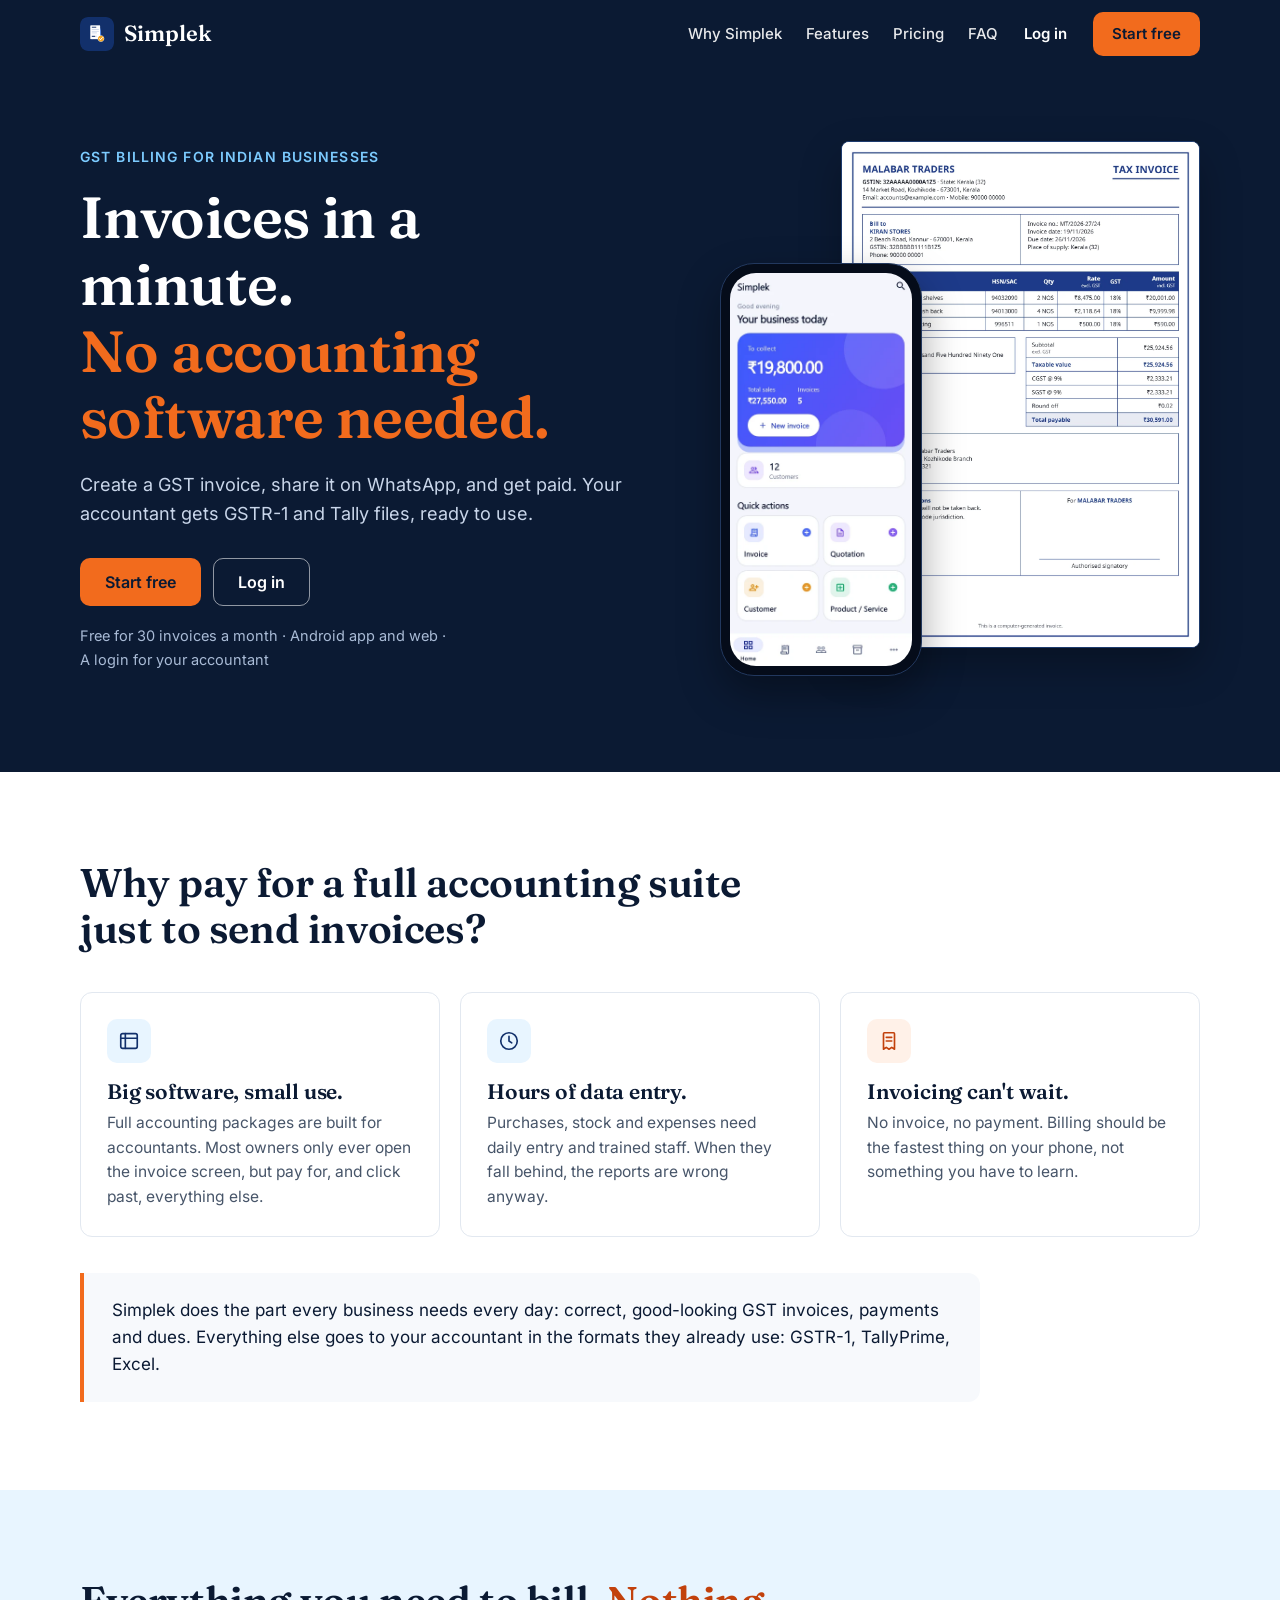
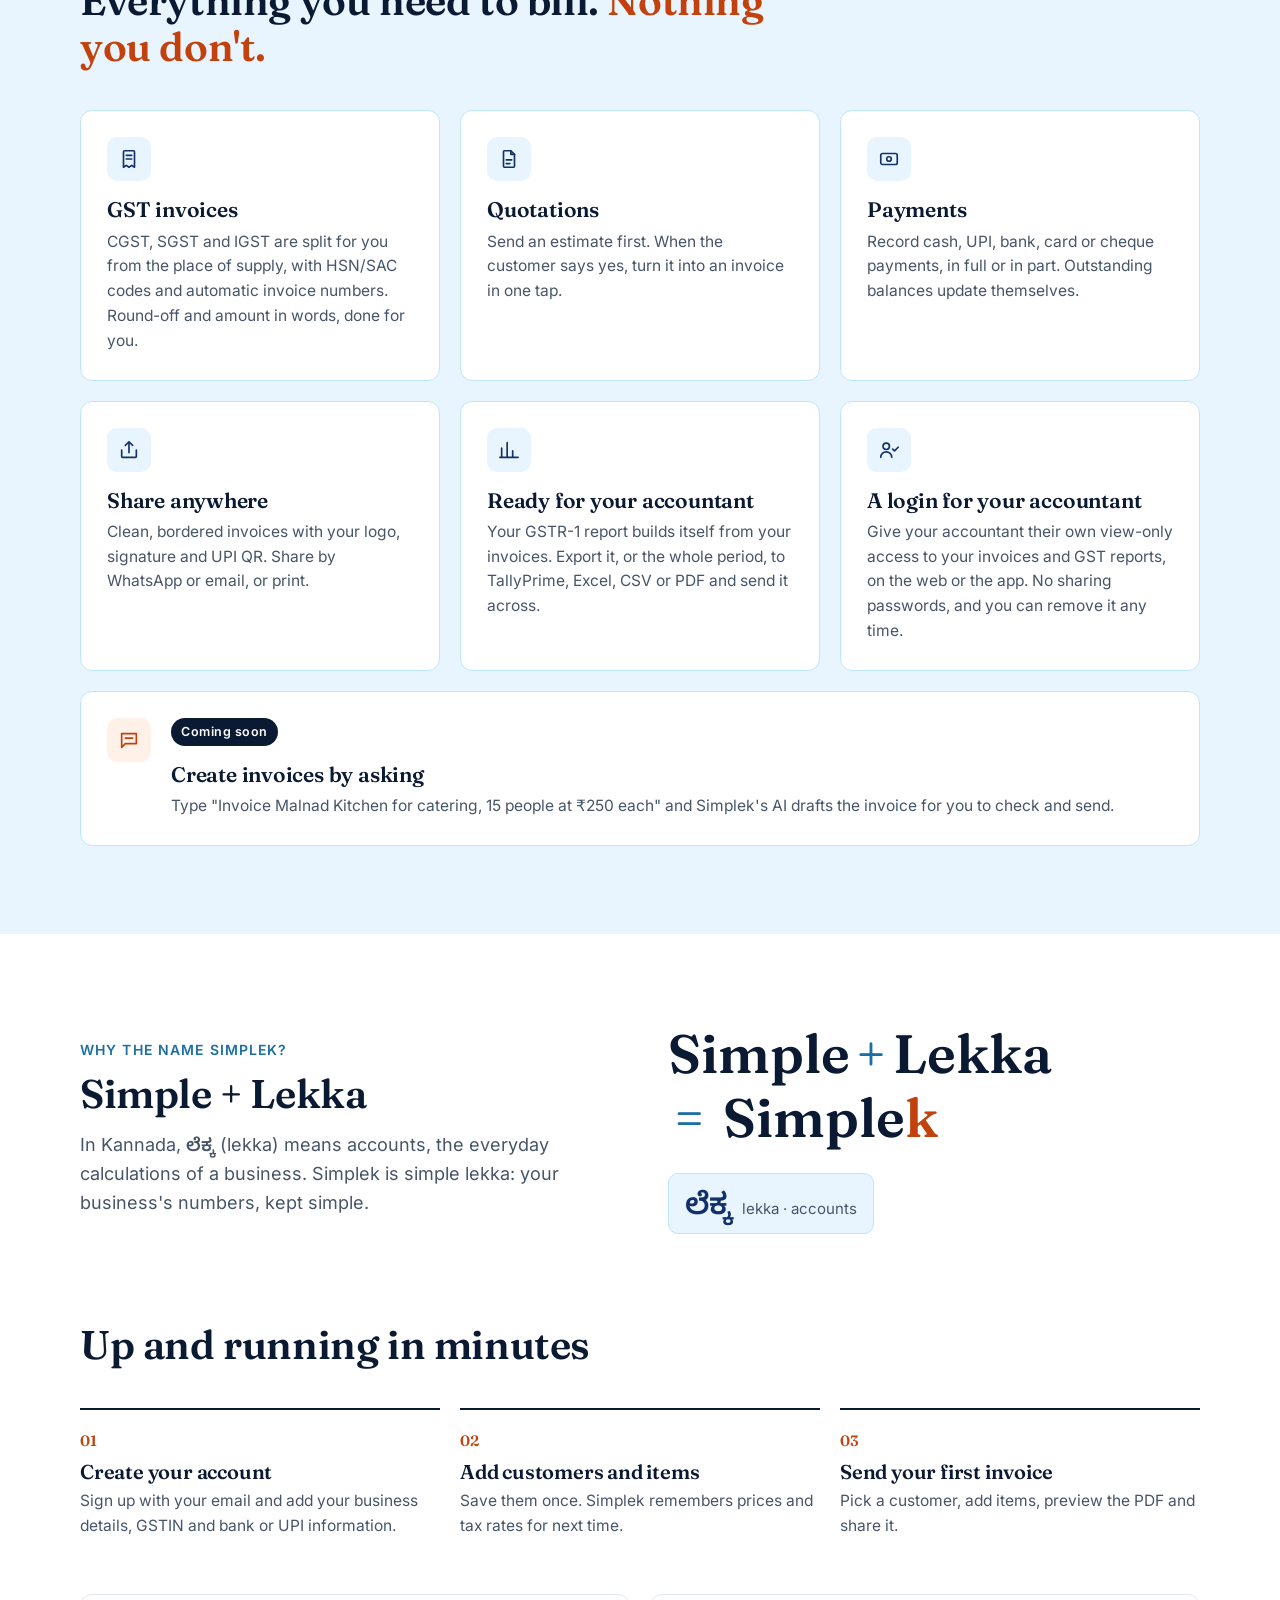
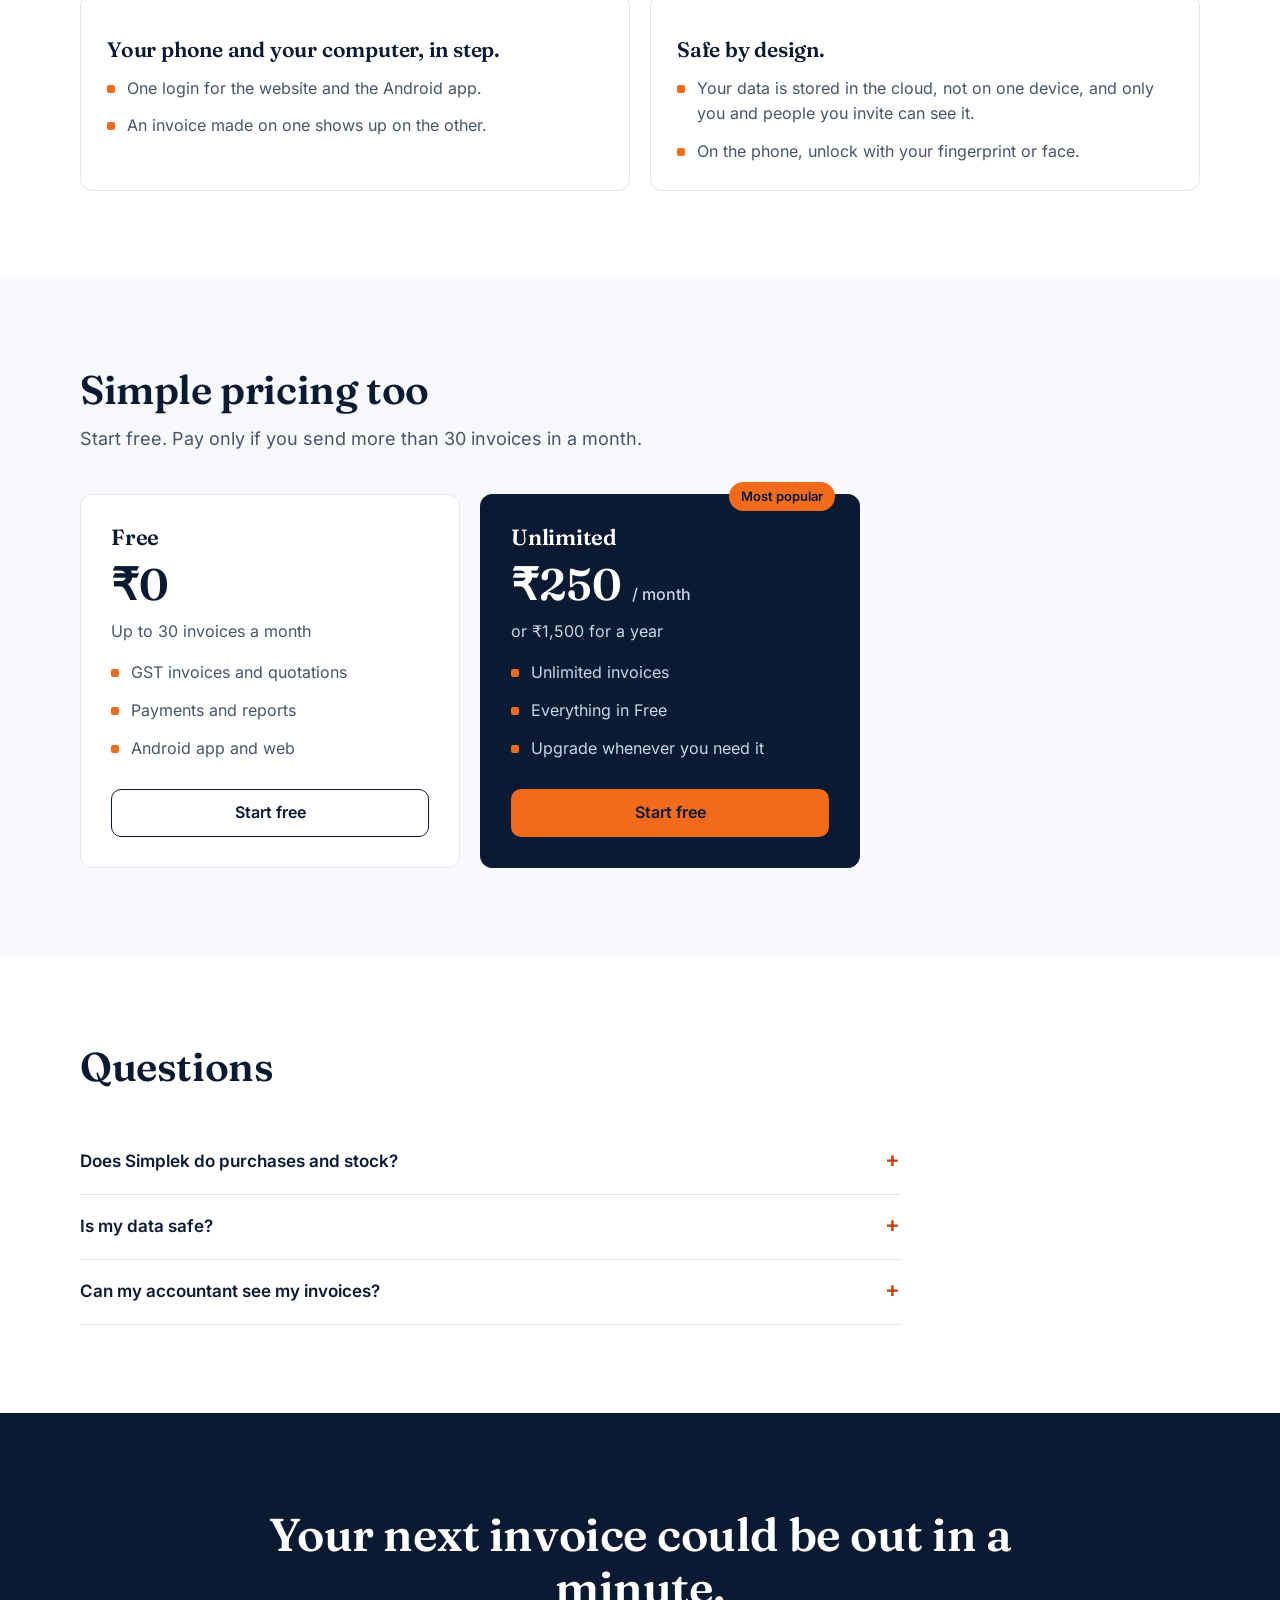
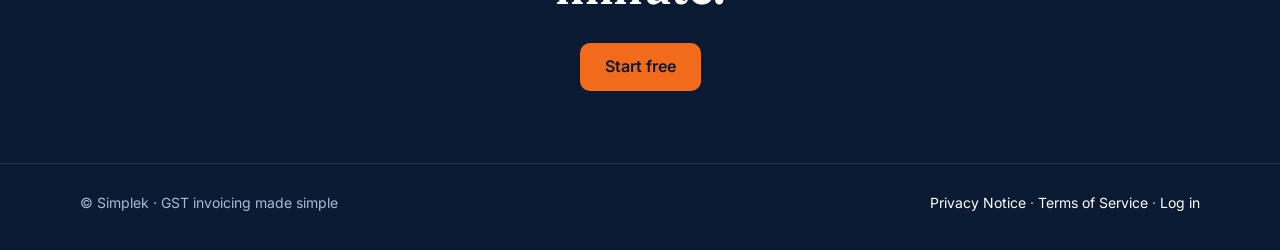
==== commit 9e8eaa08: "change B4: privacy (DPDP Act 2023 and Rules 2025) - Privacy Notice (/privacy) and Terms of Service (" ====
--- a/website/index.html
+++ b/website/index.html
@@ -405,7 +405,7 @@
   <footer>
     <div class="wrap">
       <span>© Simplek · GST invoicing made simple</span>
-      <span><a href="app/">Log in</a></span>
+      <span><a href="privacy">Privacy Notice</a> · <a href="terms">Terms of Service</a> · <a href="app/">Log in</a></span>
     </div>
   </footer>
 
